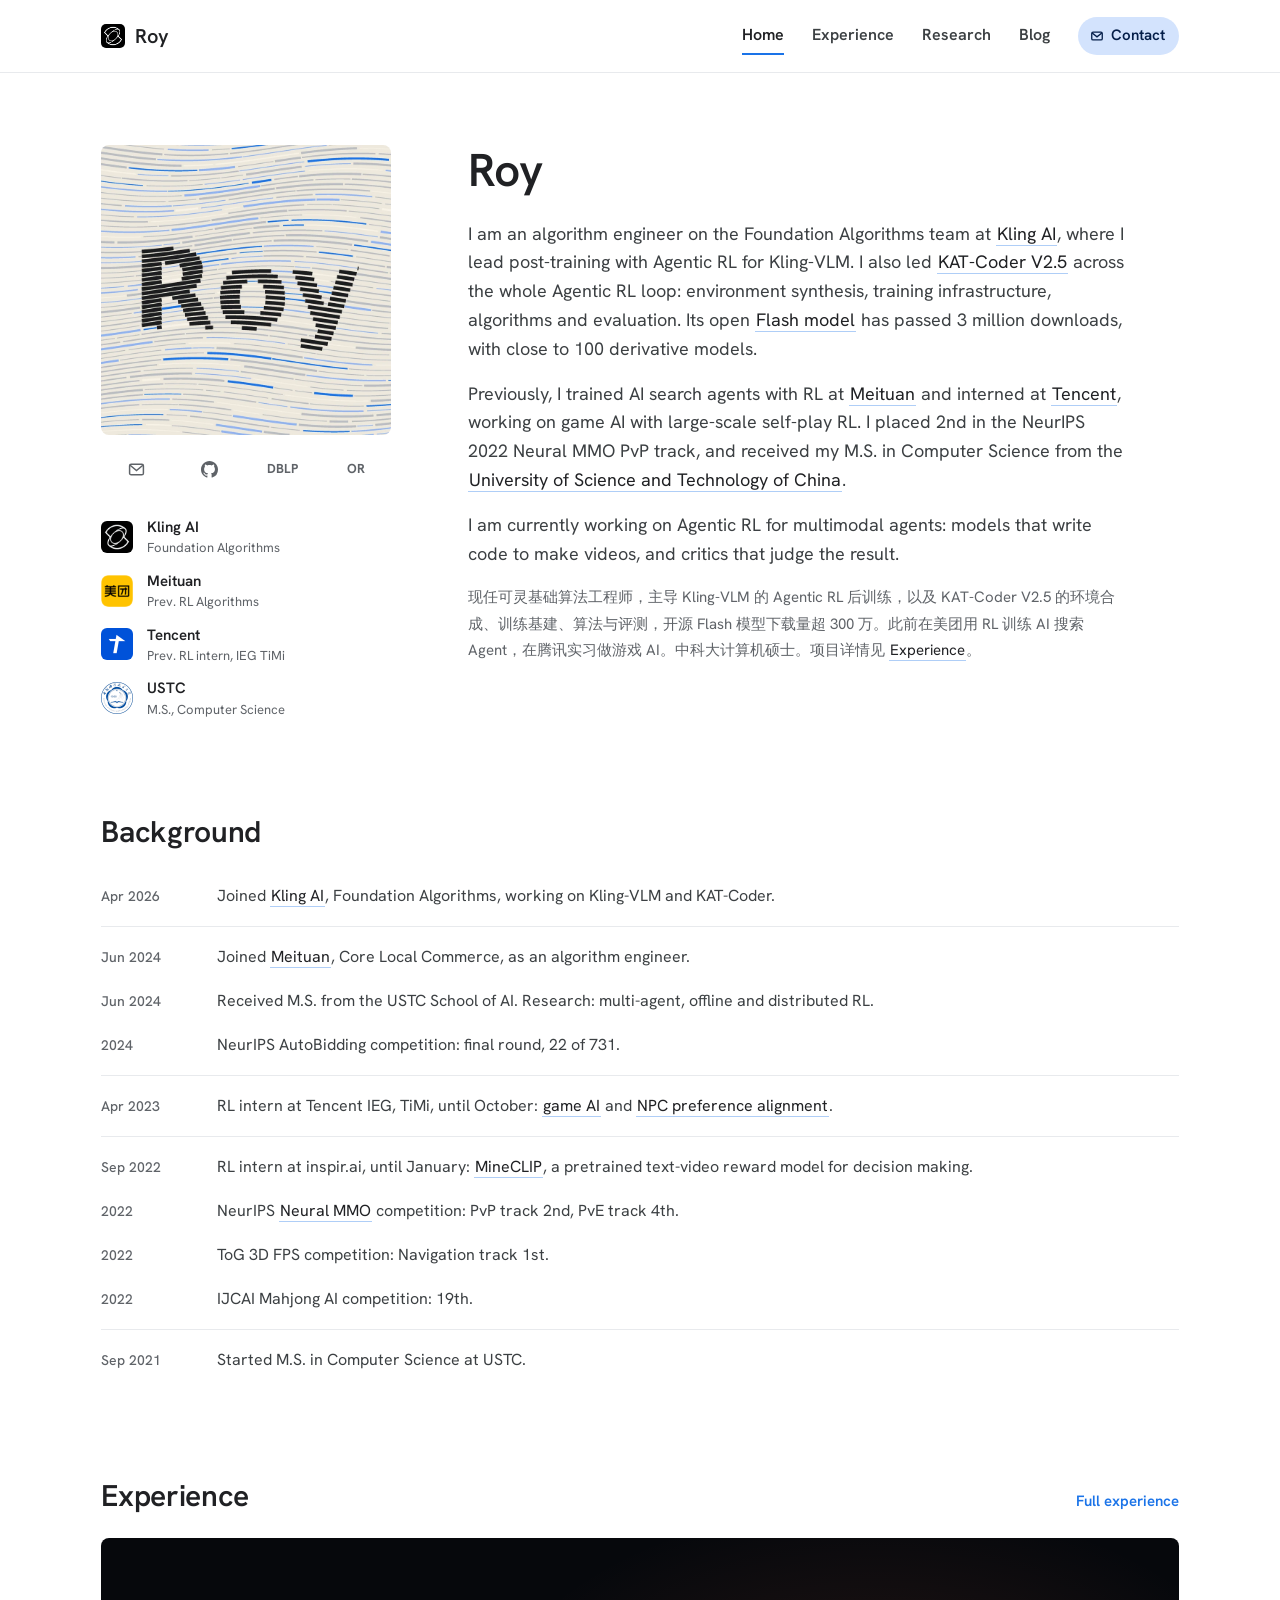
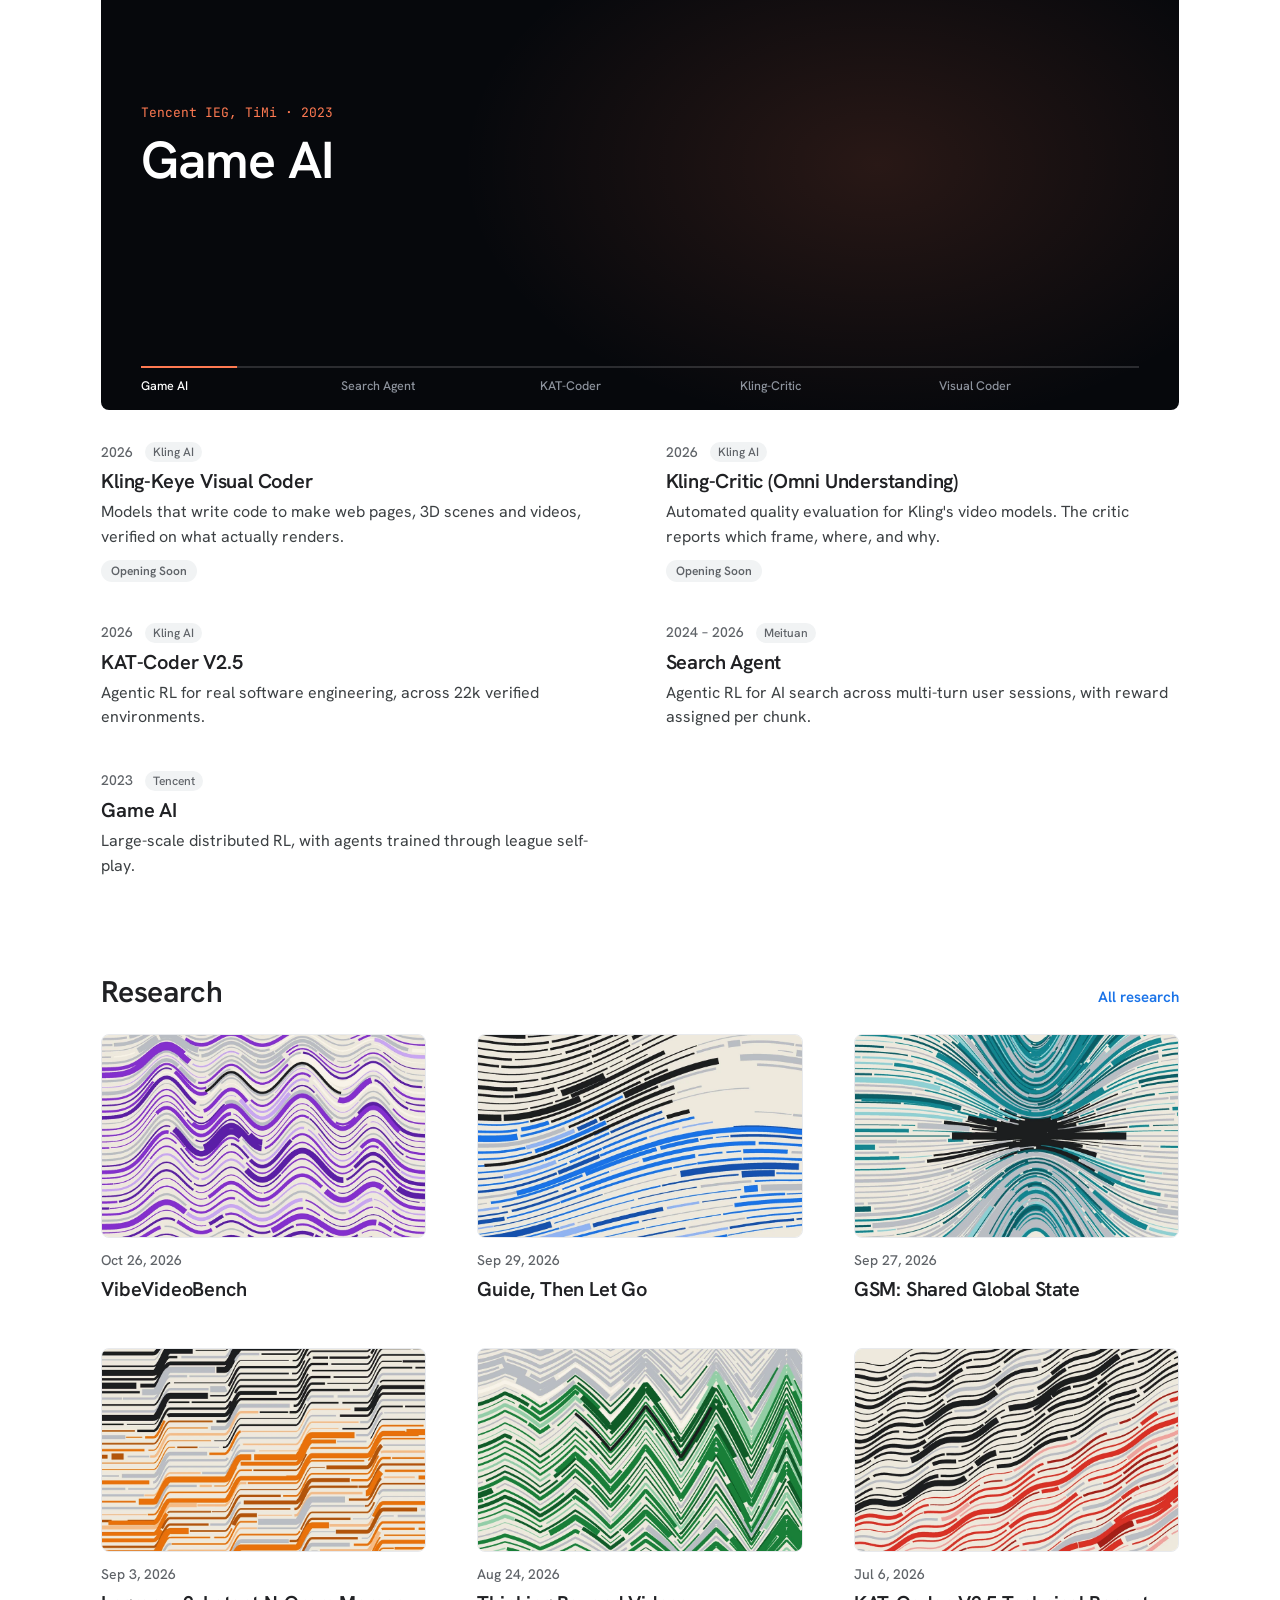
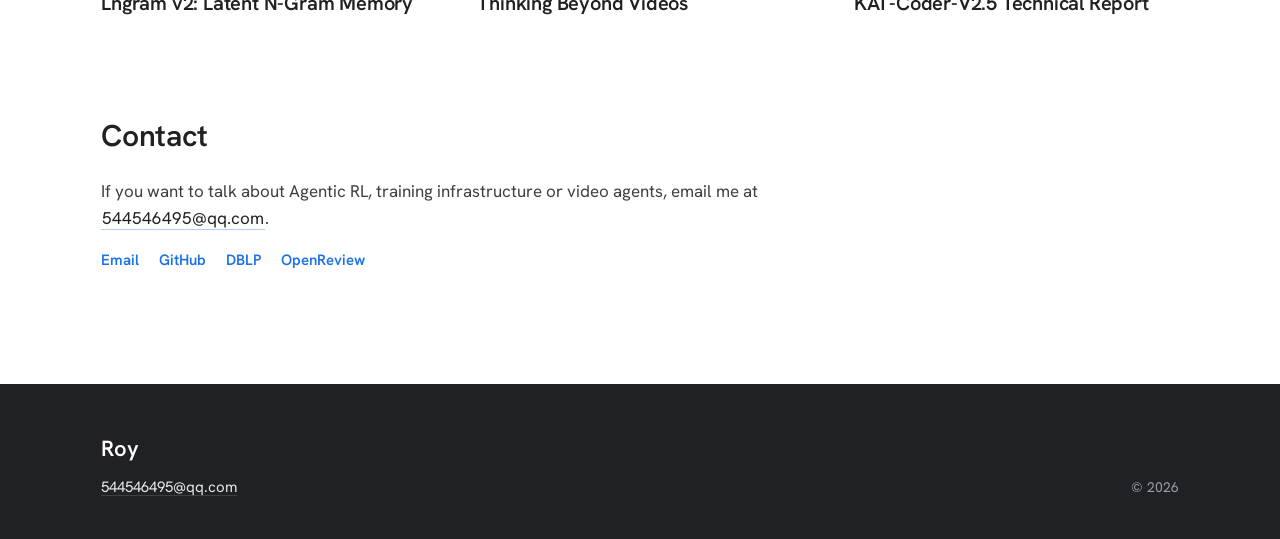
==== index.html @ 899f6ce0 "Update homepage Co-Authored-By: Claude Opus 5.5 <noreply@anthropic.com>" ====
<!doctype html>
<html lang="en">
<head>
<meta charset="utf-8">
<meta name="viewport" content="width=device-width, initial-scale=1">
<title>Roy</title>
<meta name="description" content="Roy, algorithm engineer at Kling AI working on Agentic RL for Kling-VLM and KAT-Coder.">
<link rel="icon" href="assets/img/favicon.svg" type="image/svg+xml">
<link rel="preload" href="assets/fonts/hanken-grotesk.woff2" as="font" type="font/woff2" crossorigin>
<link rel="stylesheet" href="assets/css/site.css">
</head>
<body data-active="home">

<div id="site-header"></div>

<main>

<section class="journal" id="hero">
  <div class="page">
    <div class="hero-grid">
      <div>
        <h1 class="hero-name">Roy</h1>
        <div class="hero-bio">
          <p>I am an algorithm engineer on the Foundation Algorithms team at <a href="https://klingai.com/" target="_blank" rel="noopener">Kling AI</a>, where I lead post-training with Agentic RL for Kling-VLM. I also led <a href="https://royfu-rl.github.io/kat-coder-rl-blog/" target="_blank" rel="noopener">KAT-Coder V2.5</a> across the whole Agentic RL loop: environment synthesis, training infrastructure, algorithms and evaluation. Its open <a href="https://huggingface.co/Kwaipilot/KAT-Coder-V2.5-Dev" target="_blank" rel="noopener">Flash model</a> has passed 3 million downloads, with close to 100 derivative models.</p>
          <p>Previously, I trained AI search agents with RL at <a href="https://www.meituan.com/" target="_blank" rel="noopener">Meituan</a> and interned at <a href="https://www.tencent.com/" target="_blank" rel="noopener">Tencent</a>, working on game AI with large-scale self-play RL. I placed 2nd in the NeurIPS 2022 Neural MMO PvP track, and received my M.S. in Computer Science from the <a href="https://www.ustc.edu.cn/" target="_blank" rel="noopener">University of Science and Technology of China</a>.</p>
          <p>I am currently working on Agentic RL for multimodal agents: models that write code to make videos, and critics that judge the result.</p>
          <p class="zh" lang="zh-CN">现任可灵基础算法工程师，主导 Kling-VLM 的 Agentic RL 后训练，以及 KAT-Coder V2.5 的环境合成、训练基建、算法与评测，开源 Flash 模型下载量超 300 万。此前在美团用 RL 训练 AI 搜索 Agent，在腾讯实习做游戏 AI。中科大计算机硕士。项目详情见 <a href="experience.html">Experience</a>。</p>
        </div>
      </div>

      <aside class="aside">
        <!-- 换照片：把 src 换成 assets/img/avatar.jpg -->
        <div class="avatar-frame"><img src="assets/img/avatar.webp" alt="Roy" width="800" height="800"></div>
        <div class="dock">
          <a href="mailto:544546495@qq.com" title="Email" aria-label="Email"><svg viewBox="0 0 16 16" fill="none" stroke="currentColor" stroke-width="1.4"><rect x="1.5" y="3" width="13" height="10" rx="1.5"/><path d="M2 4l6 5 6-5"/></svg></a>
          <a href="https://github.com/roy5444546495" target="_blank" rel="noopener" title="GitHub" aria-label="GitHub"><svg viewBox="0 0 16 16" fill="currentColor"><path d="M8 0C3.58 0 0 3.58 0 8c0 3.54 2.29 6.53 5.47 7.59.4.07.55-.17.55-.38 0-.19-.01-.82-.01-1.49-2.01.37-2.53-.49-2.69-.94-.09-.23-.48-.94-.82-1.13-.28-.15-.68-.52-.01-.53.63-.01 1.08.58 1.23.82.72 1.21 1.87.87 2.33.66.07-.52.28-.87.51-1.07-1.78-.2-3.64-.89-3.64-3.95 0-.87.31-1.59.82-2.15-.08-.2-.36-1.02.08-2.12 0 0 .67-.21 2.2.82.64-.18 1.32-.27 2-.27s1.36.09 2 .27c1.53-1.04 2.2-.82 2.2-.82.44 1.1.16 1.92.08 2.12.51.56.82 1.27.82 2.15 0 3.07-1.87 3.75-3.65 3.95.29.25.54.73.54 1.48 0 1.07-.01 1.93-.01 2.2 0 .21.15.46.55.38A8.01 8.01 0 0 0 16 8c0-4.42-3.58-8-8-8z"/></svg></a>
          <a href="https://dblp.org/pid/97/2500.html" target="_blank" rel="noopener" title="DBLP">DBLP</a>
          <a href="https://openreview.net/profile?id=~Hongyi_Fu2" target="_blank" rel="noopener" title="OpenReview">OR</a>
        </div>
        <ul class="hero-aff">
          <li><img src="assets/img/logos/kling.png" alt=""><span><b>Kling AI</b>Foundation Algorithms</span></li>
          <li><img src="assets/img/logos/meituan.png" alt=""><span><b>Meituan</b>Prev. RL Algorithms</span></li>
          <li><img src="assets/img/logos/tencent.png" alt=""><span><b>Tencent</b>Prev. RL intern, IEG TiMi</span></li>
          <li><img src="assets/img/logos/ustc.png" alt=""><span><b>USTC</b>M.S., Computer Science</span></li>
        </ul>
      </aside>
    </div>
  </div>
</section>

<section class="journal" id="background">
  <div class="page">
    <div class="sec-head"><h2 class="sec-title">Background</h2></div>
    <ul class="log">
      <li><span class="date">Apr 2026</span><span>Joined <a href="https://klingai.com/" target="_blank" rel="noopener">Kling AI</a>, Foundation Algorithms, working on Kling-VLM and KAT-Coder.</span></li>
      <li class="year-start"><span class="date">Jun 2024</span><span>Joined <a href="https://www.meituan.com/" target="_blank" rel="noopener">Meituan</a>, Core Local Commerce, as an algorithm engineer.</span></li>
      <li><span class="date">Jun 2024</span><span>Received M.S. from the USTC School of AI. Research: multi-agent, offline and distributed RL.</span></li>
      <li><span class="date">2024</span><span>NeurIPS AutoBidding competition: final round, 22 of 731.</span></li>
      <li class="year-start"><span class="date">Apr 2023</span><span>RL intern at Tencent IEG, TiMi, until October: <a href="https://my.feishu.cn/docx/VE1Jd40pVouvCBxalZNcwFbYnYc" target="_blank" rel="noopener">game AI</a> and <a href="https://my.feishu.cn/docx/RECvdO9MPo5tWVxQEy1c65N5nwg" target="_blank" rel="noopener">NPC preference alignment</a>.</span></li>
      <li class="year-start"><span class="date">Sep 2022</span><span>RL intern at inspir.ai, until January: <a href="https://my.feishu.cn/docx/TIqkdF7s4oCu1jxbw6RcEl1NnWg" target="_blank" rel="noopener">MineCLIP</a>, a pretrained text-video reward model for decision making.</span></li>
      <li><span class="date">2022</span><span>NeurIPS <a href="https://my.feishu.cn/docx/JMc4dtWVhoOJdDx1ydYcvj2jn6f" target="_blank" rel="noopener">Neural MMO</a> competition: PvP track 2nd, PvE track 4th.</span></li>
      <li><span class="date">2022</span><span>ToG 3D FPS competition: Navigation track 1st.</span></li>
      <li><span class="date">2022</span><span>IJCAI Mahjong AI competition: 19th.</span></li>
      <li class="year-start"><span class="date">Sep 2021</span><span>Started M.S. in Computer Science at USTC.</span></li>
    </ul>
  </div>
</section>

<section class="journal">
  <div class="page">
    <div class="sec-head">
      <h2 class="sec-title">Experience</h2>
      <a class="sec-more" href="experience.html">Full experience</a>
    </div>
    <a class="film" href="experience.html" aria-label="Open the Experience page">
      <canvas aria-hidden="true"></canvas>
      <div class="film-text">
        <p class="film-where"></p>
        <p class="film-title"></p>
      </div>
      <ol class="film-bar">
        <li style="--c:#ff7a52" data-where="Tencent IEG, TiMi · 2023" data-title="Game AI">Game AI</li>
        <li style="--c:#ffc83d" data-where="Meituan · 2024 – 2026" data-title="Search Agent">Search Agent</li>
        <li style="--c:#3de08f" data-where="Kling AI · 2026" data-title="KAT-Coder V2.5">KAT-Coder</li>
        <li style="--c:#ff5f7e" data-where="Kling-VLM · 2026" data-title="Kling-Critic">Kling-Critic</li>
        <li style="--c:#b9f53d" data-where="Kling-VLM · 2026" data-title="Kling-Keye Visual Coder">Visual Coder</li>
      </ol>
    </a>
    <div class="post-grid" style="margin-top:32px">
      <article class="post-card">
        <div class="post-meta"><span>2026</span><span class="tag">Kling AI</span></div>
        <h3 class="post-title">Kling-Keye Visual Coder</h3>
        <p class="post-desc">Models that write code to make web pages, 3D scenes and videos, verified on what actually renders.</p>
        <span class="soon">Opening Soon</span>
      </article>
      <article class="post-card">
        <div class="post-meta"><span>2026</span><span class="tag">Kling AI</span></div>
        <h3 class="post-title">Kling-Critic (Omni Understanding)</h3>
        <p class="post-desc">Automated quality evaluation for Kling's video models. The critic reports which frame, where, and why.</p>
        <span class="soon">Opening Soon</span>
      </article>
      <article class="post-card">
        <div class="post-meta"><span>2026</span><span class="tag">Kling AI</span></div>
        <h3 class="post-title"><a href="https://royfu-rl.github.io/kat-coder-rl-blog/" target="_blank" rel="noopener">KAT-Coder V2.5</a></h3>
        <p class="post-desc">Agentic RL for real software engineering, across 22k verified environments.</p>
      </article>
      <article class="post-card">
        <div class="post-meta"><span>2024 – 2026</span><span class="tag">Meituan</span></div>
        <h3 class="post-title"><a href="https://my.feishu.cn/docx/C8CPdwXnyoalkwxebvKcsvU4npd" target="_blank" rel="noopener">Search Agent</a></h3>
        <p class="post-desc">Agentic RL for AI search across multi-turn user sessions, with reward assigned per chunk.</p>
      </article>
      <article class="post-card">
        <div class="post-meta"><span>2023</span><span class="tag">Tencent</span></div>
        <h3 class="post-title"><a href="https://my.feishu.cn/docx/VE1Jd40pVouvCBxalZNcwFbYnYc" target="_blank" rel="noopener">Game AI</a></h3>
        <p class="post-desc">Large-scale distributed RL, with agents trained through league self-play.</p>
      </article>
    </div>
  </div>
</section>

<section class="journal">
  <div class="page">
    <div class="sec-head">
      <h2 class="sec-title">Research</h2>
      <a class="sec-more" href="research.html">All research</a>
    </div>
    <div class="post-grid exp-grid">
      <article class="post-card">
        <a class="tile-thumb" href="https://vibevideobench.github.io/" target="_blank" rel="noopener" tabindex="-1"><img src="assets/img/research/vibevideobench.webp" alt="" loading="lazy"></a>
        <div class="post-meta"><span>Oct 26, 2026</span></div>
        <h3 class="post-title"><a href="https://vibevideobench.github.io/" target="_blank" rel="noopener">VibeVideoBench</a></h3>
      </article>
      <article class="post-card">
        <a class="tile-thumb" href="https://arxiv.org/abs/2609.37898" target="_blank" rel="noopener" tabindex="-1"><img src="assets/img/research/gats.webp" alt="" loading="lazy"></a>
        <div class="post-meta"><span>Sep 29, 2026</span></div>
        <h3 class="post-title"><a href="https://arxiv.org/abs/2609.37898" target="_blank" rel="noopener">Guide, Then Let Go</a></h3>
      </article>
      <article class="post-card">
        <a class="tile-thumb" href="https://arxiv.org/abs/2609.33465" target="_blank" rel="noopener" tabindex="-1"><img src="assets/img/research/gsm.webp" alt="" loading="lazy"></a>
        <div class="post-meta"><span>Sep 27, 2026</span></div>
        <h3 class="post-title"><a href="https://arxiv.org/abs/2609.33465" target="_blank" rel="noopener">GSM: Shared Global State</a></h3>
      </article>
      <article class="post-card">
        <a class="tile-thumb" href="https://arxiv.org/abs/2609.03426" target="_blank" rel="noopener" tabindex="-1"><img src="assets/img/research/lngram-v2.webp" alt="" loading="lazy"></a>
        <div class="post-meta"><span>Sep 3, 2026</span></div>
        <h3 class="post-title"><a href="https://arxiv.org/abs/2609.03426" target="_blank" rel="noopener">Lngram v2: Latent N-Gram Memory</a></h3>
      </article>
      <article class="post-card">
        <a class="tile-thumb" href="https://arxiv.org/abs/2608.23329" target="_blank" rel="noopener" tabindex="-1"><img src="assets/img/research/videorover.webp" alt="" loading="lazy"></a>
        <div class="post-meta"><span>Aug 24, 2026</span></div>
        <h3 class="post-title"><a href="https://arxiv.org/abs/2608.23329" target="_blank" rel="noopener">Thinking Beyond Videos</a></h3>
      </article>
      <article class="post-card">
        <a class="tile-thumb" href="https://arxiv.org/abs/2607.05471" target="_blank" rel="noopener" tabindex="-1"><img src="assets/img/research/kat-coder.webp" alt="" loading="lazy"></a>
        <div class="post-meta"><span>Jul 6, 2026</span></div>
        <h3 class="post-title"><a href="https://arxiv.org/abs/2607.05471" target="_blank" rel="noopener">KAT-Coder-V2.5 Technical Report</a></h3>
      </article>
    </div>
  </div>
</section>

<section class="journal" id="contact">
  <div class="page">
    <div class="sec-head"><h2 class="sec-title">Contact</h2></div>
    <p class="prose">If you want to talk about Agentic RL, training infrastructure or video agents, email me at <a href="mailto:544546495@qq.com">544546495@qq.com</a>.</p>
    <p class="link-row">
      <a href="mailto:544546495@qq.com">Email</a>
      <a href="https://github.com/roy5444546495" target="_blank" rel="noopener">GitHub</a>
      <a href="https://dblp.org/pid/97/2500.html" target="_blank" rel="noopener">DBLP</a>
      <a href="https://openreview.net/profile?id=~Hongyi_Fu2" target="_blank" rel="noopener">OpenReview</a>
    </p>
  </div>
</section>

</main>

<div id="site-footer"></div>

<script src="assets/js/site.js"></script>
<script src="assets/js/swarm.js"></script>
<script src="assets/js/film.js"></script>
</body>
</html>
---- assets/css/site.css ----
@font-face { font-family: 'Hanken Grotesk'; font-weight: 400 800; font-display: swap; src: url('../fonts/hanken-grotesk.woff2') format('woff2'); }
@font-face { font-family: 'Hanken Grotesk'; font-style: italic; font-weight: 400; font-display: swap; src: url('../fonts/hanken-grotesk-italic.woff2') format('woff2'); }
@font-face { font-family: 'JetBrains Mono'; font-weight: 400 500; font-display: swap; src: url('../fonts/jetbrains-mono.woff2') format('woff2'); }

/* Lets the chapter color fade instead of jump */
@property --c { syntax: '<color>'; inherits: true; initial-value: #dfe6f2; }

:root {
  --paper: #fff;
  --paper-2: #f8f9fa;
  --paper-3: #f1f3f4;
  --ink: #202124;
  --ink-2: #3c4043;
  --ink-3: #5f6368;
  --rule: #e8eaed;
  --accent: #1a73e8;
  --accent-hover: #1967d2;
  --link-line: rgba(26, 115, 232, .35);
  --mint: #d3e3fd;
  --mint-2: #c2d7fb;
  --mint-ink: #041e49;
  --deep: #202124;
  --deep-ink: #e8eaed;
  --deep-muted: #9aa0a6;
  --deep-rule: #3c4043;
  --night: #06080c;
  --sans: 'Hanken Grotesk', 'Helvetica Neue', Arial, 'PingFang SC', 'Noto Sans SC', 'Microsoft YaHei', sans-serif;
  --mono: 'JetBrains Mono', ui-monospace, Menlo, monospace;
  --max: 1180px;
  --gutter: clamp(20px, 4vw, 56px);
  --edge: max(var(--gutter), calc((100vw - var(--max)) / 2 + var(--gutter)));
  --step: 120vh;   /* scroll distance per Experience chapter */
}

* { box-sizing: border-box; }
html, body { margin: 0; padding: 0; overflow-x: clip; }
html { scroll-behavior: smooth; }
body { background: var(--paper); color: var(--ink); font: 16px/1.55 var(--sans); -webkit-font-smoothing: antialiased; text-rendering: optimizeLegibility; }
h1, h2, h3, p, ul, ol, dl, dd { margin: 0; padding: 0; }
ul, ol { list-style: none; }
a { color: inherit; text-decoration: none; }
img { display: block; }
:focus-visible { outline: 2px solid var(--accent); outline-offset: 2px; border-radius: 2px; }

.page { max-width: var(--max); margin: 0 auto; padding: 0 var(--gutter); }
section.journal { padding-top: clamp(56px, 8vw, 96px); }
main > section.journal:last-child { padding-bottom: clamp(72px, 9vw, 112px); }


/* ---- Top bar ---- */
.topbar { position: relative; z-index: 50; background: var(--paper); border-bottom: 1px solid var(--rule); }
.topbar-inner { display: flex; align-items: center; justify-content: space-between; gap: 24px; height: 72px; max-width: var(--max); margin: 0 auto; padding: 0 var(--gutter); }
.brand { display: inline-flex; align-items: center; gap: 10px; font-size: 20px; font-weight: 600; letter-spacing: -.01em; white-space: nowrap; }
.brand-mark { height: 24px; width: auto; border-radius: 5px; }
.nav { display: flex; align-items: center; gap: 28px; }
.nav a { padding: 6px 0; border-bottom: 2px solid transparent; color: var(--ink-2); font-size: 16px; font-weight: 600; white-space: nowrap; transition: color .15s; }
.nav a:hover { color: var(--accent-hover); }
.nav a.active { color: var(--ink); border-bottom-color: var(--accent); }
.nav a.nav-cta { display: inline-flex; align-items: center; gap: 7px; padding: 7px 14px 7px 12px; border: 0; border-radius: 50px; background: var(--mint); color: var(--mint-ink); font-size: 15px; transition: background .15s; }
.nav a.nav-cta:hover { background: var(--mint-2); color: var(--mint-ink); }
.nav-cta svg { width: 14px; height: 14px; stroke: currentColor; }

.nav-toggle { display: none; align-items: center; justify-content: center; flex-shrink: 0; width: 40px; height: 40px; margin-right: -8px; padding: 0; border: 0; border-radius: 50%; background: transparent; color: var(--ink); cursor: pointer; }
.burger, .burger::before, .burger::after { display: block; width: 18px; height: 2px; border-radius: 2px; background: currentColor; transition: transform .2s, background .15s; }
.burger { position: relative; }
.burger::before, .burger::after { content: ''; position: absolute; left: 0; }
.burger::before { top: -6px; }
.burger::after { top: 6px; }
.nav-toggle[aria-expanded="true"] .burger { background: transparent; }
.nav-toggle[aria-expanded="true"] .burger::before { background: var(--ink); transform: translateY(6px) rotate(45deg); }
.nav-toggle[aria-expanded="true"] .burger::after { background: var(--ink); transform: translateY(-6px) rotate(-45deg); }


/* ---- Home: hero ---- */
#hero { padding-top: clamp(40px, 6vw, 72px); }
.hero-grid { display: grid; grid-template-columns: clamp(220px, 25vw, 290px) minmax(0, 1fr); gap: clamp(32px, 6vw, 88px); align-items: stretch; }
.hero-grid > .aside { grid-column: 1; grid-row: 1; display: flex; flex-direction: column; }
.hero-grid > div:first-child { grid-column: 2; grid-row: 1; }
.hero-name, .page-hero h1 { font-size: clamp(34px, 4.6vw, 46px); font-weight: 600; line-height: 1.1; letter-spacing: -.015em; }
.hero-name { margin-bottom: 24px; }
.hero-bio { max-width: 660px; color: var(--ink-2); font-size: 18px; line-height: 1.6; }
.hero-bio p + p { margin-top: 16px; }
.hero-bio a, .log a { padding: 0 1px; border-bottom: 1px solid var(--link-line); color: var(--ink); transition: color .15s, border-color .15s; }
.hero-bio a:hover, .log a:hover { color: var(--accent); border-bottom-color: var(--accent); }
.hero-bio .zh { color: var(--ink-3); font-size: 15px; line-height: 1.75; }

.avatar-frame { width: 100%; aspect-ratio: 1; overflow: hidden; border-radius: 8px; background: var(--paper-2); }
.avatar-frame img { width: 100%; height: 100%; object-fit: cover; }
.dock { display: grid; grid-template-columns: repeat(4, minmax(0, 1fr)); gap: 2px; margin-top: 14px; }
.dock a { display: inline-flex; align-items: center; justify-content: center; height: 40px; border-radius: 8px; color: var(--ink-3); font-size: 13px; font-weight: 700; transition: color .15s, background .15s; }
.dock a:hover { color: var(--ink); background: var(--paper-3); }
.dock svg { width: 17px; height: 17px; }
.hero-aff { display: grid; gap: 14px; padding-top: 28px; }
.hero-aff li { display: flex; align-items: center; gap: 14px; }
.hero-aff img { flex: none; width: 32px; height: 32px; object-fit: contain; border-radius: 6px; }
.hero-aff span { display: flex; flex-direction: column; gap: 2px; color: var(--ink-3); font-size: 13px; line-height: 1.35; }
.hero-aff b { color: var(--ink); font-size: 15px; font-weight: 600; }


/* ---- Section heads, logs ---- */
.sec-head { display: flex; align-items: baseline; justify-content: space-between; gap: 16px; margin-bottom: 24px; }
.sec-title { font-size: clamp(25px, 2.4vw, 30px); font-weight: 600; line-height: 1.2; letter-spacing: -.01em; }
.sec-more { flex: none; color: var(--accent); font-size: 15px; font-weight: 600; transition: color .15s; }
.sec-more:hover { color: var(--accent-hover); text-decoration: underline; text-underline-offset: 3px; }

.log li { display: grid; grid-template-columns: 96px minmax(0, 1fr); gap: 20px; align-items: baseline; padding: 10px 0; color: var(--ink-2); line-height: 1.5; }
.log li.year-start { margin-top: 8px; padding-top: 18px; border-top: 1px solid var(--rule); }
.log .date { color: var(--ink-3); font-size: 14px; font-weight: 500; white-space: nowrap; font-variant-numeric: tabular-nums; }


/* ---- Posts: shared by the Experience cards and Research ---- */
.post-meta { display: flex; flex-wrap: wrap; align-items: center; gap: 12px; color: var(--ink-3); font-size: 14px; font-weight: 500; font-variant-numeric: tabular-nums; }
.tag { padding: 0 8px; border-radius: 999px; background: var(--paper-3); color: var(--ink-3); font-size: 12px; line-height: 20px; }
.post-title { margin: 6px 0 8px; font-size: 22px; font-weight: 600; line-height: 1.25; letter-spacing: -.01em; }
.post-title a { transition: color .15s; }
.post-title a:hover { color: var(--accent); }
.post-desc { color: var(--ink-2); line-height: 1.55; }
.post-authors { color: var(--ink-3); font-size: 14px; line-height: 1.4; text-wrap: pretty; }
.post-authors b { color: var(--ink); font-weight: 600; }

.tile-thumb { display: block; aspect-ratio: 16 / 10; overflow: hidden; border: 1px solid var(--rule); border-radius: 8px; background: var(--paper-2); }
.tile-thumb img { width: 100%; height: 100%; object-fit: cover; transition: transform .35s cubic-bezier(.2, .7, .3, 1); }
.tile-thumb:hover img { transform: scale(1.03); }

.post-grid { display: grid; grid-template-columns: repeat(2, minmax(0, 1fr)); column-gap: clamp(28px, 4vw, 56px); row-gap: 40px; }
.post-grid.exp-grid { grid-template-columns: repeat(3, minmax(0, 1fr)); }
.post-card { display: flex; flex-direction: column; min-width: 0; }
.post-card .post-title { margin: 6px 0; font-size: 20px; }
.soon:not(.cta) { align-self: flex-start; margin-top: 10px; padding: 0 10px; border-radius: 999px; background: var(--paper-3); color: var(--ink-3); font-size: 12px; font-weight: 600; line-height: 22px; }
.exp-grid .post-meta { margin-top: 12px; }

.page-hero { padding-top: clamp(40px, 6vw, 72px); }
.page-hero h1 { max-width: 20em; margin-bottom: 16px; }
.page-hero + section.journal { padding-top: clamp(32px, 5vw, 56px); }
.exp-row { display: grid; grid-template-columns: 240px minmax(0, 1fr); column-gap: 28px; align-items: center; padding: 24px 0; border-bottom: 1px solid var(--rule); }
.exp-row:first-child { padding-top: 4px; }

/* ---- Blog: text-only rows, as wenhaochai.com/blogs.html ---- */
.page-hero .lede { max-width: 38em; margin: 0; color: var(--ink-2); font-size: clamp(18px, 1.6vw, 20px); line-height: 1.45; text-wrap: pretty; }
.post-row { padding: 24px 0; border-bottom: 1px solid var(--rule); }
.post-row.first { padding-top: 4px; }
.post-row[hidden] { display: none; }
.post-row .post-desc { margin: 0 0 12px; font-size: 16px; line-height: 1.55; text-wrap: pretty; }
.post-links { display: flex; flex-wrap: wrap; gap: 18px; }
.post-links a { color: var(--accent); font-size: 15px; font-weight: 600; transition: color .15s; }
.post-links a:hover { color: var(--accent-hover); }
@media (prefers-reduced-motion: no-preference) {   /* titles and link rows: an underline draws in from the left */
  .post-row .post-title a, .post-links a { background: linear-gradient(currentColor, currentColor) 0 100% / 0 2px no-repeat; transition: background-size .28s cubic-bezier(.2, .7, .3, 1), color .15s; }
  .post-row .post-title a { background-size: 0 1px; }
  .post-row .post-title a:hover { background-size: 100% 1px; }
  .post-links a:hover { background-size: 100% 2px; }
}

/* taxonomy: category tabs like the reference's contents bar (active tab underlined in blue),
   then the category's topics as a pill group like its language switch */
.blog-tabs { display: flex; gap: 24px; margin: 0 0 28px; overflow-x: auto; border-bottom: 1px solid var(--rule); scrollbar-width: none; }
.blog-tabs::-webkit-scrollbar { display: none; }
.blog-tabs button { flex: none; padding: 14px 0 11px; border: 0; border-bottom: 2px solid transparent; background: none; color: var(--ink-2); font: 15px var(--sans); white-space: nowrap; cursor: pointer; transition: color .15s, border-color .15s; }
.blog-tabs button:hover, .blog-tabs button.on { color: var(--ink); }
.blog-tabs button.on { border-bottom-color: var(--accent); }
.blog-subs { display: flex; width: fit-content; max-width: 100%; margin: -8px 0 24px; padding: 2px; overflow-x: auto; border-radius: 50px; background: var(--paper-3); scrollbar-width: none; }   /* one line; scrolls sideways on phones */
.blog-subs::-webkit-scrollbar { display: none; }
.blog-subs[hidden] { display: none; }
.blog-subs button { flex: none; padding: 5px 12px; white-space: nowrap; border: 0; border-radius: 50px; background: transparent; color: var(--ink-2); font: 600 14px var(--sans); cursor: pointer; }
.blog-subs button.on { background: var(--mint); color: var(--mint-ink); }


/* ---- Contact ---- */
.prose { max-width: 700px; color: var(--ink-2); line-height: 1.6; font-size: 17px; }
.prose a { padding: 0 1px; border-bottom: 1px solid var(--link-line); color: var(--ink); }
.prose a:hover { color: var(--accent); border-bottom-color: var(--accent); }
.link-row { display: flex; flex-wrap: wrap; gap: 8px 20px; margin-top: 16px; color: var(--accent); font-size: 15px; font-weight: 600; }
.link-row a:hover { color: var(--accent-hover); text-decoration: underline; text-underline-offset: 3px; }


/* ---- Footer ---- */
.foot { padding: 48px 0 40px; background: var(--deep); color: var(--deep-ink); font-size: 15px; }
.foot-inner { display: flex; flex-wrap: wrap; justify-content: space-between; align-items: flex-end; gap: 16px 24px; max-width: var(--max); margin: 0 auto; padding: 0 var(--gutter); }
.foot-brand { color: #fff; font-size: 22px; font-weight: 600; letter-spacing: -.01em; }
.foot-mail { margin-top: 10px; }
.foot-mail a { text-decoration: underline; text-underline-offset: 3px; text-decoration-color: var(--deep-rule); }
.foot-mail a:hover { color: #fff; text-decoration-color: currentColor; }
.foot-meta { color: var(--deep-muted); font-size: 14px; }


/* ---- Home film: the Experience swarm in a player ---- */
.film {
  --c: #ff7a52;
  display: block; position: relative; aspect-ratio: 16 / 7; overflow: hidden; border-radius: 8px; color: #fff;
  background: radial-gradient(55% 80% at 72% 48%, color-mix(in srgb, var(--c) 14%, transparent), transparent 70%), var(--night);
  transition: --c .9s;
}
.film canvas { position: absolute; inset: 0; width: 100%; height: 100%; }
.film-text { position: absolute; left: clamp(20px, 3.4vw, 40px); top: 44%; transform: translateY(-50%); max-width: 44%; }
.film-where { color: var(--c); font: 13px/1.5 var(--mono); }
.film-title { margin-top: 10px; font-size: clamp(30px, 4.2vw, 52px); font-weight: 600; line-height: 1.08; letter-spacing: -.02em; }
.film-bar { position: absolute; inset: auto clamp(20px, 3.4vw, 40px) 14px; display: grid; grid-template-columns: repeat(5, 1fr); padding-top: 10px; color: #8d939d; font-size: 12.5px; font-weight: 500; }
.film-bar::before, .film-bar::after { content: ''; position: absolute; left: 0; top: 0; width: 100%; height: 2px; }
.film-bar::before { background: #ffffff26; }
.film-bar::after { background: var(--c); transform: scaleX(var(--played, 0)); transform-origin: left; }
.film-bar li { transition: color .3s; }
.film-bar li.on { color: #fff; }


/* ---- Experience page: stacked by default, a pinned stage once experience.js adds .live ---- */
.exp { position: relative; background: var(--night); color: #c6ccd6; }
.stage { display: grid; gap: 72px; max-width: var(--max); margin: 0 auto; padding: 72px var(--gutter); }
.stage canvas, .rail, .exp-anchor { display: none; }

.exp.live { height: calc(100svh + 5 * var(--step)); }
.exp.live .stage {
  position: sticky; top: 0; display: block; height: 100svh; max-width: none; padding: 0; overflow: hidden;
  background: radial-gradient(60% 70% at 72% 50%, color-mix(in srgb, var(--c) 13%, transparent), transparent 70%), var(--night);
  transition: --c .9s;
}
.exp.live canvas { display: block; position: absolute; inset: 0; width: 100%; height: 100%; }
.exp.live .rail { display: flex; }
.exp.live .exp-anchor { display: block; position: absolute; left: 0; }
.exp-anchor:nth-of-type(1) { top: calc(1 * var(--step)); }
.exp-anchor:nth-of-type(2) { top: calc(2 * var(--step)); }
.exp-anchor:nth-of-type(3) { top: calc(3 * var(--step)); }
.exp-anchor:nth-of-type(4) { top: calc(4 * var(--step)); }
.exp-anchor:nth-of-type(5) { top: calc(5 * var(--step)); }

.exp.live .chapter {
  position: absolute; inset: 0; padding: 0 var(--edge);
  display: flex; flex-direction: column; justify-content: center; align-items: flex-start;
  transform: translateY(18px); opacity: 0; visibility: hidden; pointer-events: none;
  transition: opacity .35s, transform .5s cubic-bezier(.2, .7, .2, 1), visibility .35s;
}
.exp.live .chapter > * { max-width: min(430px, 38vw); }
.exp.live .chapter.opening > * { max-width: min(520px, 40vw); }
.exp.live .chapter.on { transform: none; opacity: 1; visibility: visible; }
.exp.live dl { width: 100%; }

.eyebrow { margin-bottom: 18px; color: var(--c); font: 12.5px/1.5 var(--mono); letter-spacing: .03em; }
.chapter h1, .chapter h2 { color: #fff; font-weight: 600; line-height: 1.02; letter-spacing: -.03em; }
.chapter h1 { font-size: clamp(44px, 5vw, 72px); }
.chapter h2 { font-size: clamp(40px, 4.4vw, 64px); }
.chapter small { display: block; margin-top: 12px; color: var(--c); font-size: .3em; font-weight: 500; line-height: 1.3; letter-spacing: -.005em; }
.lede { margin-top: 22px; font-size: 18px; line-height: 1.55; }
.chapter dl { margin-top: 24px; border-top: 1px solid #ffffff1c; font: 13px/1.45 var(--mono); }
.chapter dl div { display: grid; grid-template-columns: 112px 1fr; gap: 12px; padding: 7px 0; border-bottom: 1px solid #ffffff1c; }
.chapter dt { color: #7f8794; }
.chapter dd { color: #eef1f6; }

.cta { display: inline-flex; gap: 10px; margin-top: 26px; padding: 10px 20px; border-radius: 50px; background: var(--c); color: var(--night); font-size: 15px; font-weight: 600; }
.cta span { transition: transform .25s; }
.cta:hover span, .cta:focus-visible span { transform: translateX(5px); }
.exp.live .cta { pointer-events: auto; }
.cta.soon { border: 1px solid var(--c); background: transparent; color: var(--c); cursor: default; }   /* not public yet */
/* The whole stage opens the active chapter's blog */
.exp.live .cta::after { content: ''; position: absolute; inset: 0; cursor: pointer; }

.fig { margin-top: 16px; color: #7f8794; font: 12px/1.5 var(--mono); text-wrap: balance; }
.exp.live .chapter > .fig { position: absolute; right: var(--edge); bottom: 30px; margin: 0; max-width: 460px; text-align: right; }

.rail { position: absolute; z-index: 2; left: var(--edge); bottom: 28px; gap: 4px; font: 12px var(--mono); }
.rail a { display: flex; align-items: center; gap: 7px; padding: 6px 12px 6px 8px; border-radius: 99px; color: #7f8794; transition: color .25s, background .25s; }
.rail a b { font-weight: 500; }
.rail a:hover { color: #fff; }
.rail a.on { background: var(--c); color: var(--night); }


/* ---- Narrow screens ---- */
@media (max-width: 900px) {
  .post-grid.exp-grid { grid-template-columns: repeat(2, minmax(0, 1fr)); }
}

@media (max-width: 860px) {
  .hero-grid { grid-template-columns: auto minmax(0, 1fr); grid-template-areas: "avatar name" "dock dock" "bio bio"; column-gap: clamp(18px, 5vw, 28px); row-gap: 0; align-items: center; }
  .hero-grid > div:first-child, .hero-grid > .aside { display: contents; }
  .avatar-frame { grid-area: avatar; width: clamp(88px, 24vw, 128px); }
  .hero-name { grid-area: name; margin: 0; }
  .dock { grid-area: dock; margin-top: 20px; }
  .hero-bio { grid-area: bio; margin-top: 20px; font-size: 17px; }
  .hero-aff { display: none; }

  .exp.live .chapter { justify-content: flex-end; padding: 0 20px 62px; }
  .exp.live .chapter > *, .exp.live .chapter.opening > * { max-width: 100%; }
  .chapter h1 { font-size: 40px; }
  .chapter h2 { font-size: 34px; }
  .eyebrow { margin-bottom: 10px; font-size: 11.5px; }
  .lede { margin-top: 10px; font-size: 15px; line-height: 1.45; }
  .chapter dl { margin-top: 12px; font-size: 11.5px; }
  .chapter dl div { grid-template-columns: 92px 1fr; padding: 4px 0; }
  .cta { margin-top: 12px; padding: 8px 16px; font-size: 14px; }
  .exp.live .chapter > .fig { display: none; }
  .rail { left: 14px; bottom: 16px; }
  .rail a { padding: 4px 10px; }
  .rail a span { display: none; }
}

@media (max-width: 800px) {
  .topbar-inner { height: 60px; gap: 12px; }
  .brand { font-size: 18px; }
  .brand-mark { height: 22px; }
  .nav-toggle { display: inline-flex; }
  .nav { position: absolute; top: 100%; left: 0; right: 0; flex-direction: column; align-items: stretch; gap: 0; padding: 4px var(--gutter) 16px; background: var(--paper); border-bottom: 1px solid var(--rule); box-shadow: 0 12px 24px rgba(32, 33, 36, .1); opacity: 0; visibility: hidden; transform: translateY(-6px); transition: opacity .15s, transform .15s, visibility .15s; }
  .nav.open { opacity: 1; visibility: visible; transform: none; }
  .nav a { padding: 13px 0; border-bottom: 0; }
  .nav a + a { border-top: 1px solid var(--rule); }
  .nav a.active { color: var(--accent-hover); }
  .nav a.nav-cta { align-self: flex-start; margin-top: 12px; padding: 9px 16px 9px 14px; border-top: 0; }
}

@media (max-width: 640px) {
  .post-grid, .post-grid.exp-grid { grid-template-columns: minmax(0, 1fr); row-gap: 32px; }
  .exp-row { grid-template-columns: 112px minmax(0, 1fr); column-gap: 16px; }
  .exp-row .post-title { font-size: 18px; }
  .exp-row .post-authors { font-size: 13px; }
  .log li { grid-template-columns: 76px minmax(0, 1fr); gap: 12px; padding: 9px 0; }
  .film { aspect-ratio: 4 / 3.2; }
  .film-text { top: 22px; transform: none; max-width: 80%; }
  .film-title { font-size: 28px; }
  .film-bar li { display: none; }
  .film-bar li.on { display: block; grid-column: 1 / -1; }
}
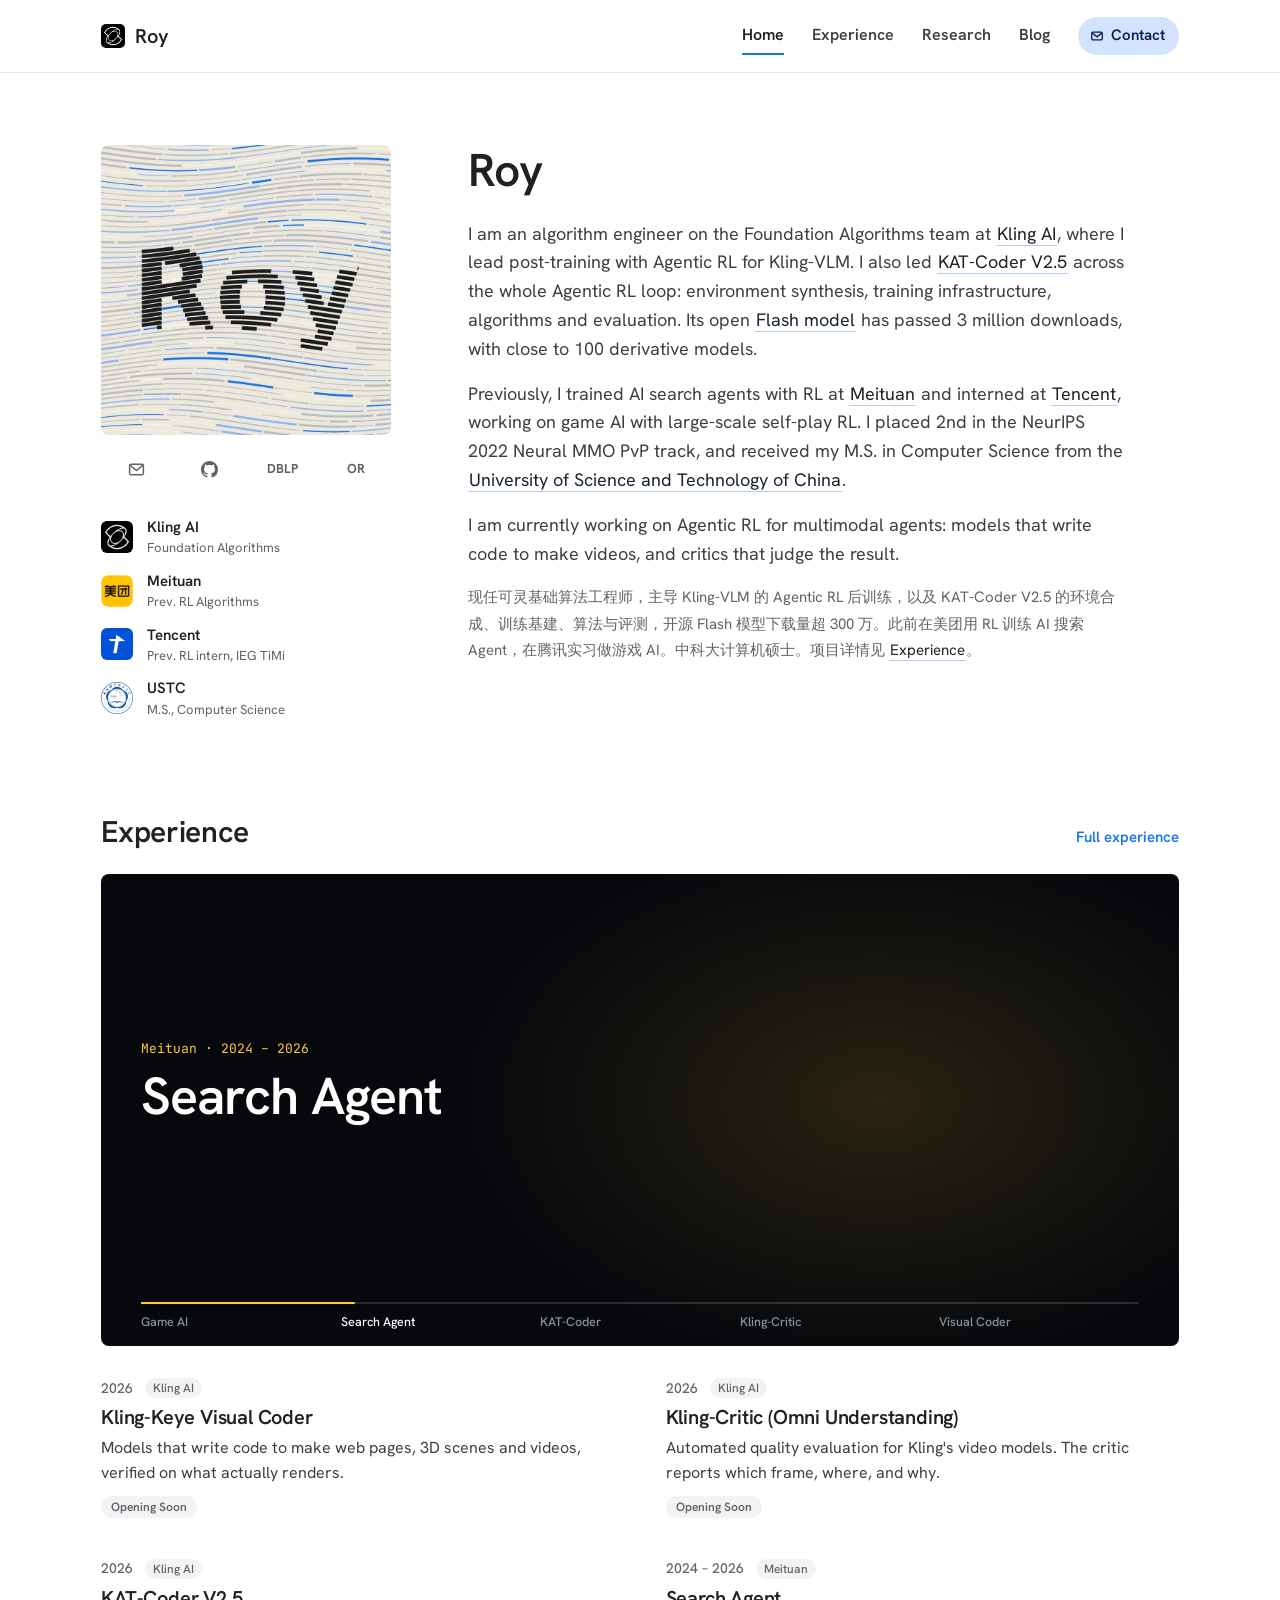
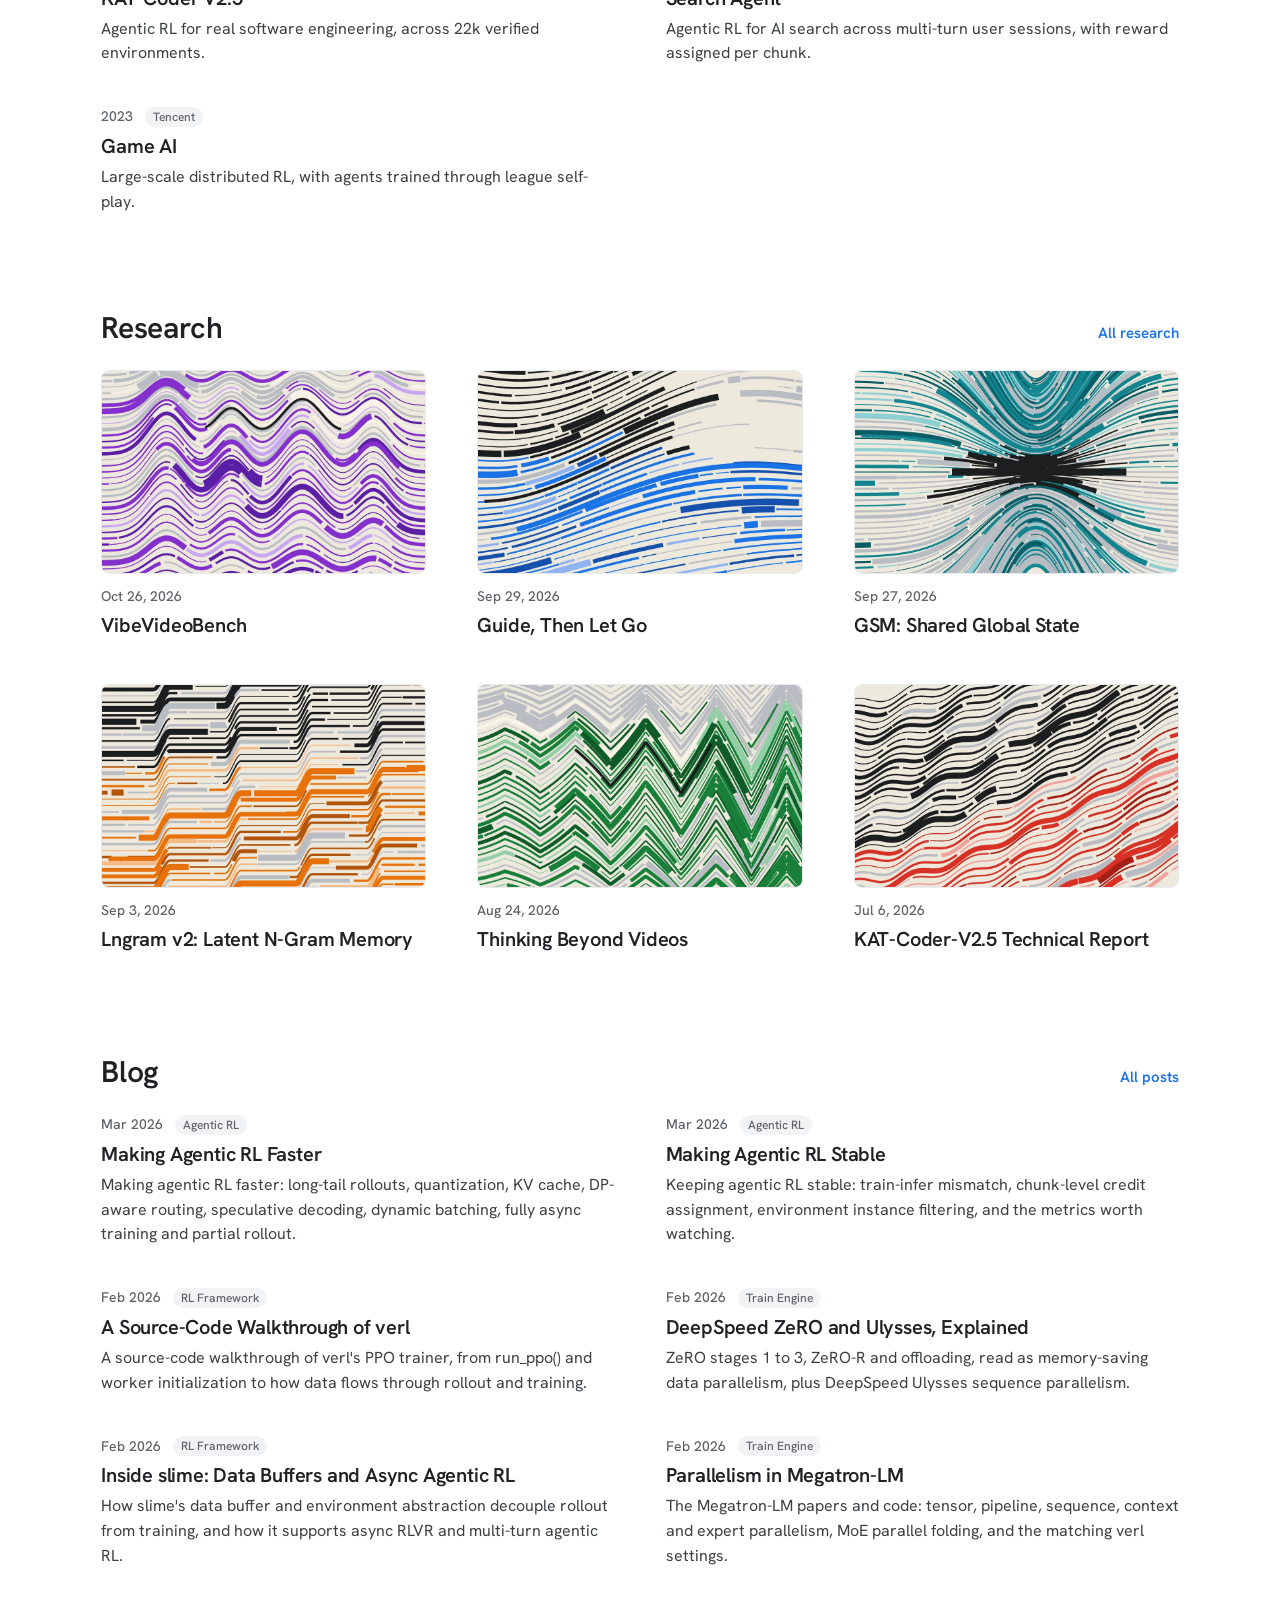
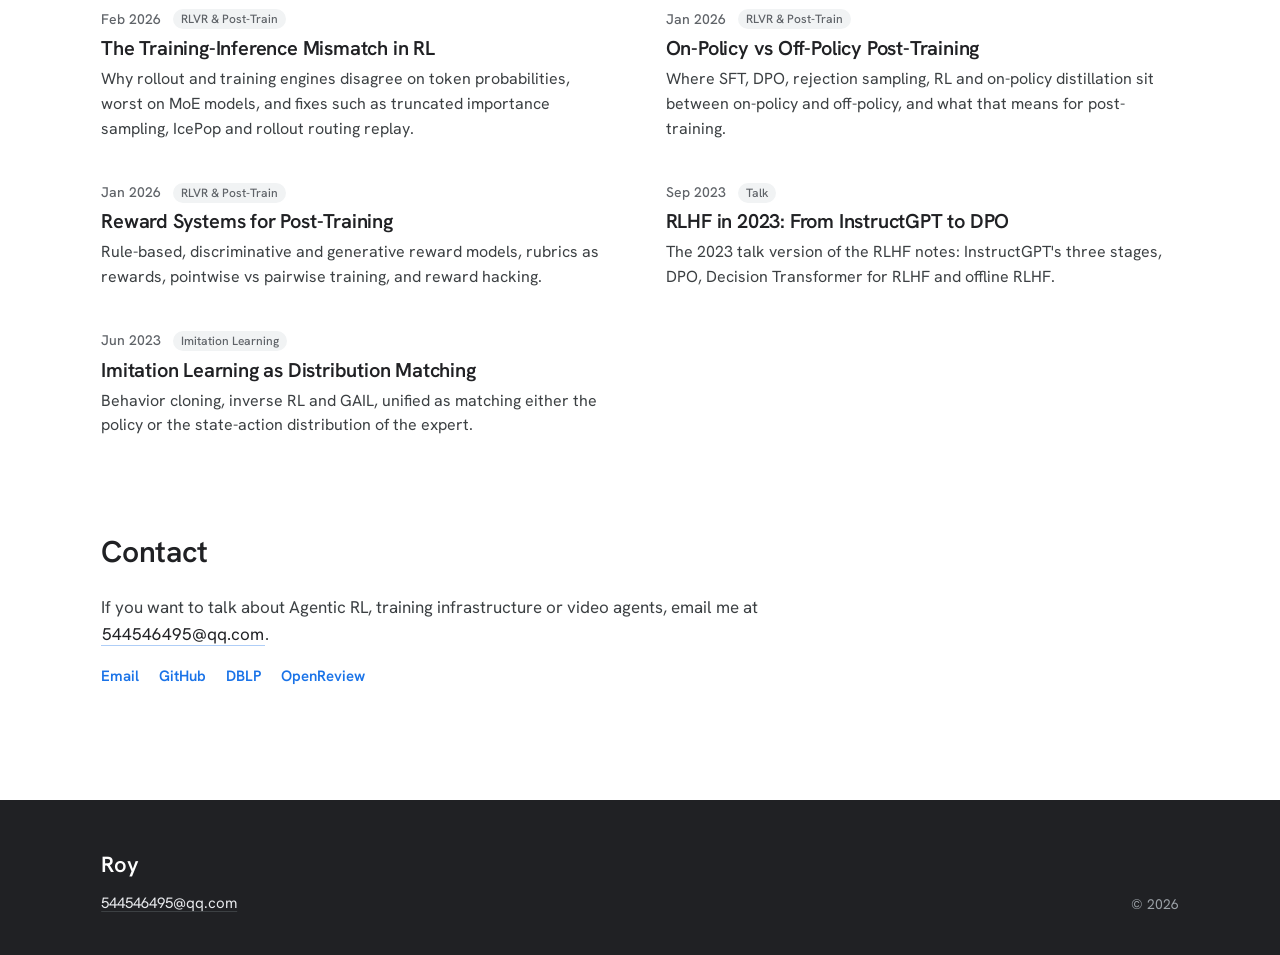
==== commit adb767b6: "Update homepage Co-Authored-By: Claude Opus 5.5 <noreply@anthropic.com>" ====
--- a/index.html
+++ b/index.html
@@ -7,7 +7,7 @@
 <meta name="description" content="Roy, algorithm engineer at Kling AI working on Agentic RL for Kling-VLM and KAT-Coder.">
 <link rel="icon" href="assets/img/favicon.svg" type="image/svg+xml">
 <link rel="preload" href="assets/fonts/hanken-grotesk.woff2" as="font" type="font/woff2" crossorigin>
-<link rel="stylesheet" href="assets/css/site.css">
+<link rel="stylesheet" href="assets/css/site.css?v=5ba6da6b">
 </head>
 <body data-active="home">
 
@@ -48,24 +48,6 @@
   </div>
 </section>
 
-<section class="journal" id="background">
-  <div class="page">
-    <div class="sec-head"><h2 class="sec-title">Background</h2></div>
-    <ul class="log">
-      <li><span class="date">Apr 2026</span><span>Joined <a href="https://klingai.com/" target="_blank" rel="noopener">Kling AI</a>, Foundation Algorithms, working on Kling-VLM and KAT-Coder.</span></li>
-      <li class="year-start"><span class="date">Jun 2024</span><span>Joined <a href="https://www.meituan.com/" target="_blank" rel="noopener">Meituan</a>, Core Local Commerce, as an algorithm engineer.</span></li>
-      <li><span class="date">Jun 2024</span><span>Received M.S. from the USTC School of AI. Research: multi-agent, offline and distributed RL.</span></li>
-      <li><span class="date">2024</span><span>NeurIPS AutoBidding competition: final round, 22 of 731.</span></li>
-      <li class="year-start"><span class="date">Apr 2023</span><span>RL intern at Tencent IEG, TiMi, until October: <a href="https://my.feishu.cn/docx/VE1Jd40pVouvCBxalZNcwFbYnYc" target="_blank" rel="noopener">game AI</a> and <a href="https://my.feishu.cn/docx/RECvdO9MPo5tWVxQEy1c65N5nwg" target="_blank" rel="noopener">NPC preference alignment</a>.</span></li>
-      <li class="year-start"><span class="date">Sep 2022</span><span>RL intern at inspir.ai, until January: <a href="https://my.feishu.cn/docx/TIqkdF7s4oCu1jxbw6RcEl1NnWg" target="_blank" rel="noopener">MineCLIP</a>, a pretrained text-video reward model for decision making.</span></li>
-      <li><span class="date">2022</span><span>NeurIPS <a href="https://my.feishu.cn/docx/JMc4dtWVhoOJdDx1ydYcvj2jn6f" target="_blank" rel="noopener">Neural MMO</a> competition: PvP track 2nd, PvE track 4th.</span></li>
-      <li><span class="date">2022</span><span>ToG 3D FPS competition: Navigation track 1st.</span></li>
-      <li><span class="date">2022</span><span>IJCAI Mahjong AI competition: 19th.</span></li>
-      <li class="year-start"><span class="date">Sep 2021</span><span>Started M.S. in Computer Science at USTC.</span></li>
-    </ul>
-  </div>
-</section>
-
 <section class="journal">
   <div class="page">
     <div class="sec-head">
@@ -159,6 +141,74 @@
   </div>
 </section>
 
+<section class="journal" id="blog">
+  <div class="page">
+    <div class="sec-head">
+      <h2 class="sec-title">Blog</h2>
+      <a class="sec-more" href="blog.html">All posts</a>
+    </div>
+    <!-- blog:start（生成，别手改：interview/blog/scripts/build_site_blog.py；篇目 = feishu/blurbs.json 里 home:true） -->
+    <div class="post-grid">
+      <article class="post-card">
+        <div class="post-meta"><span>Mar 2026</span><a class="tag" href="blog.html#algorithm/agentic-rl">Agentic RL</a></div>
+        <h3 class="post-title"><a href="https://my.feishu.cn/docx/Ds23dCeM0oqLKNxSoy0cGDbtnug" target="_blank" rel="noopener">Making Agentic RL Faster</a></h3>
+        <p class="post-desc">Making agentic RL faster: long-tail rollouts, quantization, KV cache, DP-aware routing, speculative decoding, dynamic batching, fully async training and partial rollout.</p>
+      </article>
+      <article class="post-card">
+        <div class="post-meta"><span>Mar 2026</span><a class="tag" href="blog.html#algorithm/agentic-rl">Agentic RL</a></div>
+        <h3 class="post-title"><a href="https://my.feishu.cn/docx/QgzAd0SVuou9bfxWCPQcIwDhnoh" target="_blank" rel="noopener">Making Agentic RL Stable</a></h3>
+        <p class="post-desc">Keeping agentic RL stable: train-infer mismatch, chunk-level credit assignment, environment instance filtering, and the metrics worth watching.</p>
+      </article>
+      <article class="post-card">
+        <div class="post-meta"><span>Feb 2026</span><a class="tag" href="blog.html#infra/rl-framework">RL Framework</a></div>
+        <h3 class="post-title"><a href="https://my.feishu.cn/docx/TMZ3dU0dvokHGZxM23Fc9BevnPf" target="_blank" rel="noopener">A Source-Code Walkthrough of verl</a></h3>
+        <p class="post-desc">A source-code walkthrough of verl&#x27;s PPO trainer, from run_ppo() and worker initialization to how data flows through rollout and training.</p>
+      </article>
+      <article class="post-card">
+        <div class="post-meta"><span>Feb 2026</span><a class="tag" href="blog.html#infra/train-engine">Train Engine</a></div>
+        <h3 class="post-title"><a href="https://my.feishu.cn/docx/UtYSdIr22oGstUxECitcQmuOn8i" target="_blank" rel="noopener">DeepSpeed ZeRO and Ulysses, Explained</a></h3>
+        <p class="post-desc">ZeRO stages 1 to 3, ZeRO-R and offloading, read as memory-saving data parallelism, plus DeepSpeed Ulysses sequence parallelism.</p>
+      </article>
+      <article class="post-card">
+        <div class="post-meta"><span>Feb 2026</span><a class="tag" href="blog.html#infra/rl-framework">RL Framework</a></div>
+        <h3 class="post-title"><a href="https://my.feishu.cn/docx/FOk1dMs9MoQX8WxAuIscJh5dn0g" target="_blank" rel="noopener">Inside slime: Data Buffers and Async Agentic RL</a></h3>
+        <p class="post-desc">How slime&#x27;s data buffer and environment abstraction decouple rollout from training, and how it supports async RLVR and multi-turn agentic RL.</p>
+      </article>
+      <article class="post-card">
+        <div class="post-meta"><span>Feb 2026</span><a class="tag" href="blog.html#infra/train-engine">Train Engine</a></div>
+        <h3 class="post-title"><a href="https://my.feishu.cn/docx/ZzAIdUewdoAyQWxLVZRcHUwOnvc" target="_blank" rel="noopener">Parallelism in Megatron-LM</a></h3>
+        <p class="post-desc">The Megatron-LM papers and code: tensor, pipeline, sequence, context and expert parallelism, MoE parallel folding, and the matching verl settings.</p>
+      </article>
+      <article class="post-card">
+        <div class="post-meta"><span>Feb 2026</span><a class="tag" href="blog.html#algorithm/rlvr-post-train">RLVR &amp; Post-Train</a></div>
+        <h3 class="post-title"><a href="https://my.feishu.cn/docx/FW34d05OBouqzExcBDwcQY3on9g" target="_blank" rel="noopener">The Training-Inference Mismatch in RL</a></h3>
+        <p class="post-desc">Why rollout and training engines disagree on token probabilities, worst on MoE models, and fixes such as truncated importance sampling, IcePop and rollout routing replay.</p>
+      </article>
+      <article class="post-card">
+        <div class="post-meta"><span>Jan 2026</span><a class="tag" href="blog.html#algorithm/rlvr-post-train">RLVR &amp; Post-Train</a></div>
+        <h3 class="post-title"><a href="https://my.feishu.cn/docx/NL19dLyjXochYYxAdkUch4GBngf" target="_blank" rel="noopener">On-Policy vs Off-Policy Post-Training</a></h3>
+        <p class="post-desc">Where SFT, DPO, rejection sampling, RL and on-policy distillation sit between on-policy and off-policy, and what that means for post-training.</p>
+      </article>
+      <article class="post-card">
+        <div class="post-meta"><span>Jan 2026</span><a class="tag" href="blog.html#algorithm/rlvr-post-train">RLVR &amp; Post-Train</a></div>
+        <h3 class="post-title"><a href="https://my.feishu.cn/docx/DcXadrwcgo1xIixCZsocwLtOnAc" target="_blank" rel="noopener">Reward Systems for Post-Training</a></h3>
+        <p class="post-desc">Rule-based, discriminative and generative reward models, rubrics as rewards, pointwise vs pairwise training, and reward hacking.</p>
+      </article>
+      <article class="post-card">
+        <div class="post-meta"><span>Sep 2023</span><a class="tag" href="blog.html#projects/talk">Talk</a></div>
+        <h3 class="post-title"><a href="https://my.feishu.cn/docx/RECvdO9MPo5tWVxQEy1c65N5nwg" target="_blank" rel="noopener">RLHF in 2023: From InstructGPT to DPO</a></h3>
+        <p class="post-desc">The 2023 talk version of the RLHF notes: InstructGPT&#x27;s three stages, DPO, Decision Transformer for RLHF and offline RLHF.</p>
+      </article>
+      <article class="post-card">
+        <div class="post-meta"><span>Jun 2023</span><a class="tag" href="blog.html#algorithm/imitation-learning">Imitation Learning</a></div>
+        <h3 class="post-title"><a href="https://my.feishu.cn/docx/MiHjdJAhfok9a1x3Ai2cMWBxnQf" target="_blank" rel="noopener">Imitation Learning as Distribution Matching</a></h3>
+        <p class="post-desc">Behavior cloning, inverse RL and GAIL, unified as matching either the policy or the state-action distribution of the expert.</p>
+      </article>
+    </div>
+    <!-- blog:end -->
+  </div>
+</section>
+
 <section class="journal" id="contact">
   <div class="page">
     <div class="sec-head"><h2 class="sec-title">Contact</h2></div>
@@ -176,8 +226,8 @@
 
 <div id="site-footer"></div>
 
-<script src="assets/js/site.js"></script>
-<script src="assets/js/swarm.js"></script>
-<script src="assets/js/film.js"></script>
+<script src="assets/js/site.js?v=3c889df4"></script>
+<script src="assets/js/swarm.js?v=55a91ac2"></script>
+<script src="assets/js/film.js?v=27feef33"></script>
 </body>
 </html>
--- a/assets/css/site.css
+++ b/assets/css/site.css
@@ -111,6 +111,8 @@
 /* ---- Posts: shared by the Experience cards and Research ---- */
 .post-meta { display: flex; flex-wrap: wrap; align-items: center; gap: 12px; color: var(--ink-3); font-size: 14px; font-weight: 500; font-variant-numeric: tabular-nums; }
 .tag { padding: 0 8px; border-radius: 999px; background: var(--paper-3); color: var(--ink-3); font-size: 12px; line-height: 20px; }
+button.tag, a.tag { border: 0; font-family: inherit; font-weight: 500; cursor: pointer; transition: background .15s, color .15s; }   /* 分类标签：点了按分类筛选 */
+button.tag:hover, a.tag:hover { background: var(--mint); color: var(--mint-ink); }
 .post-title { margin: 6px 0 8px; font-size: 22px; font-weight: 600; line-height: 1.25; letter-spacing: -.01em; }
 .post-title a { transition: color .15s; }
 .post-title a:hover { color: var(--accent); }
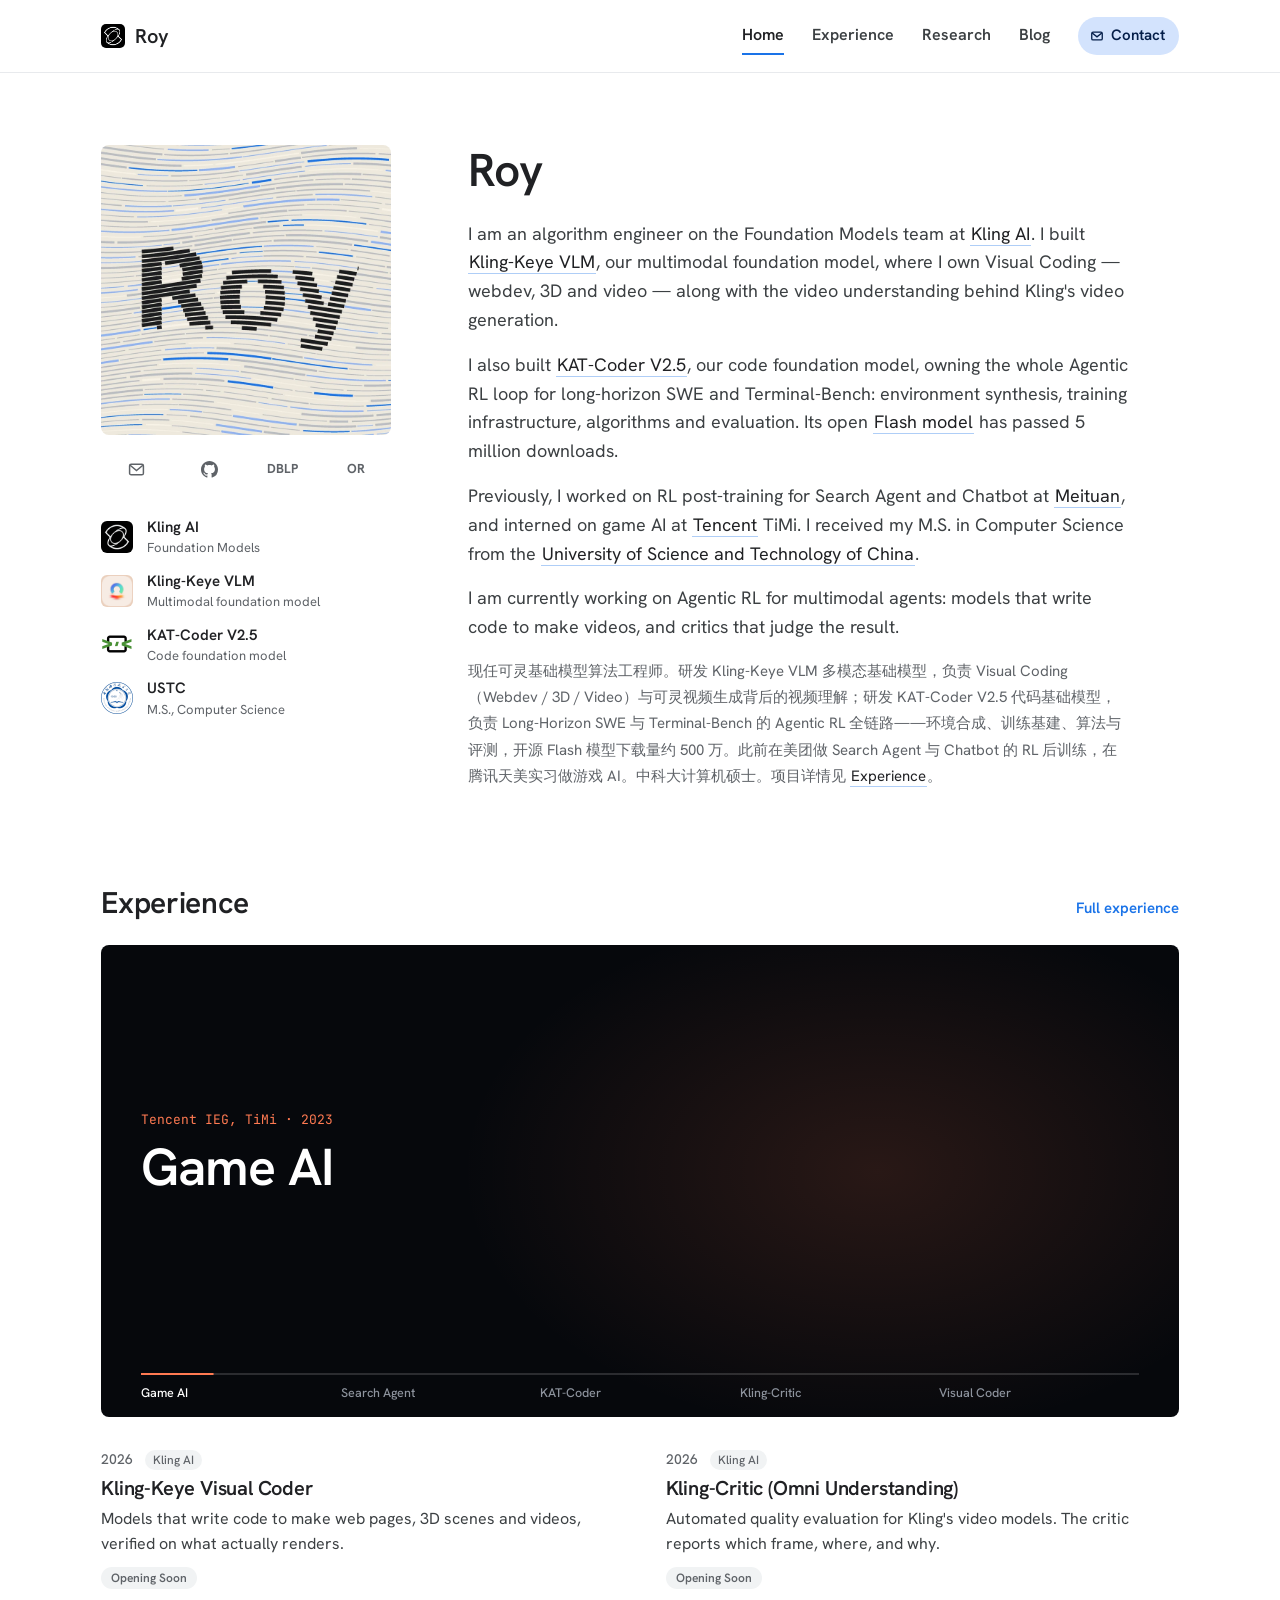
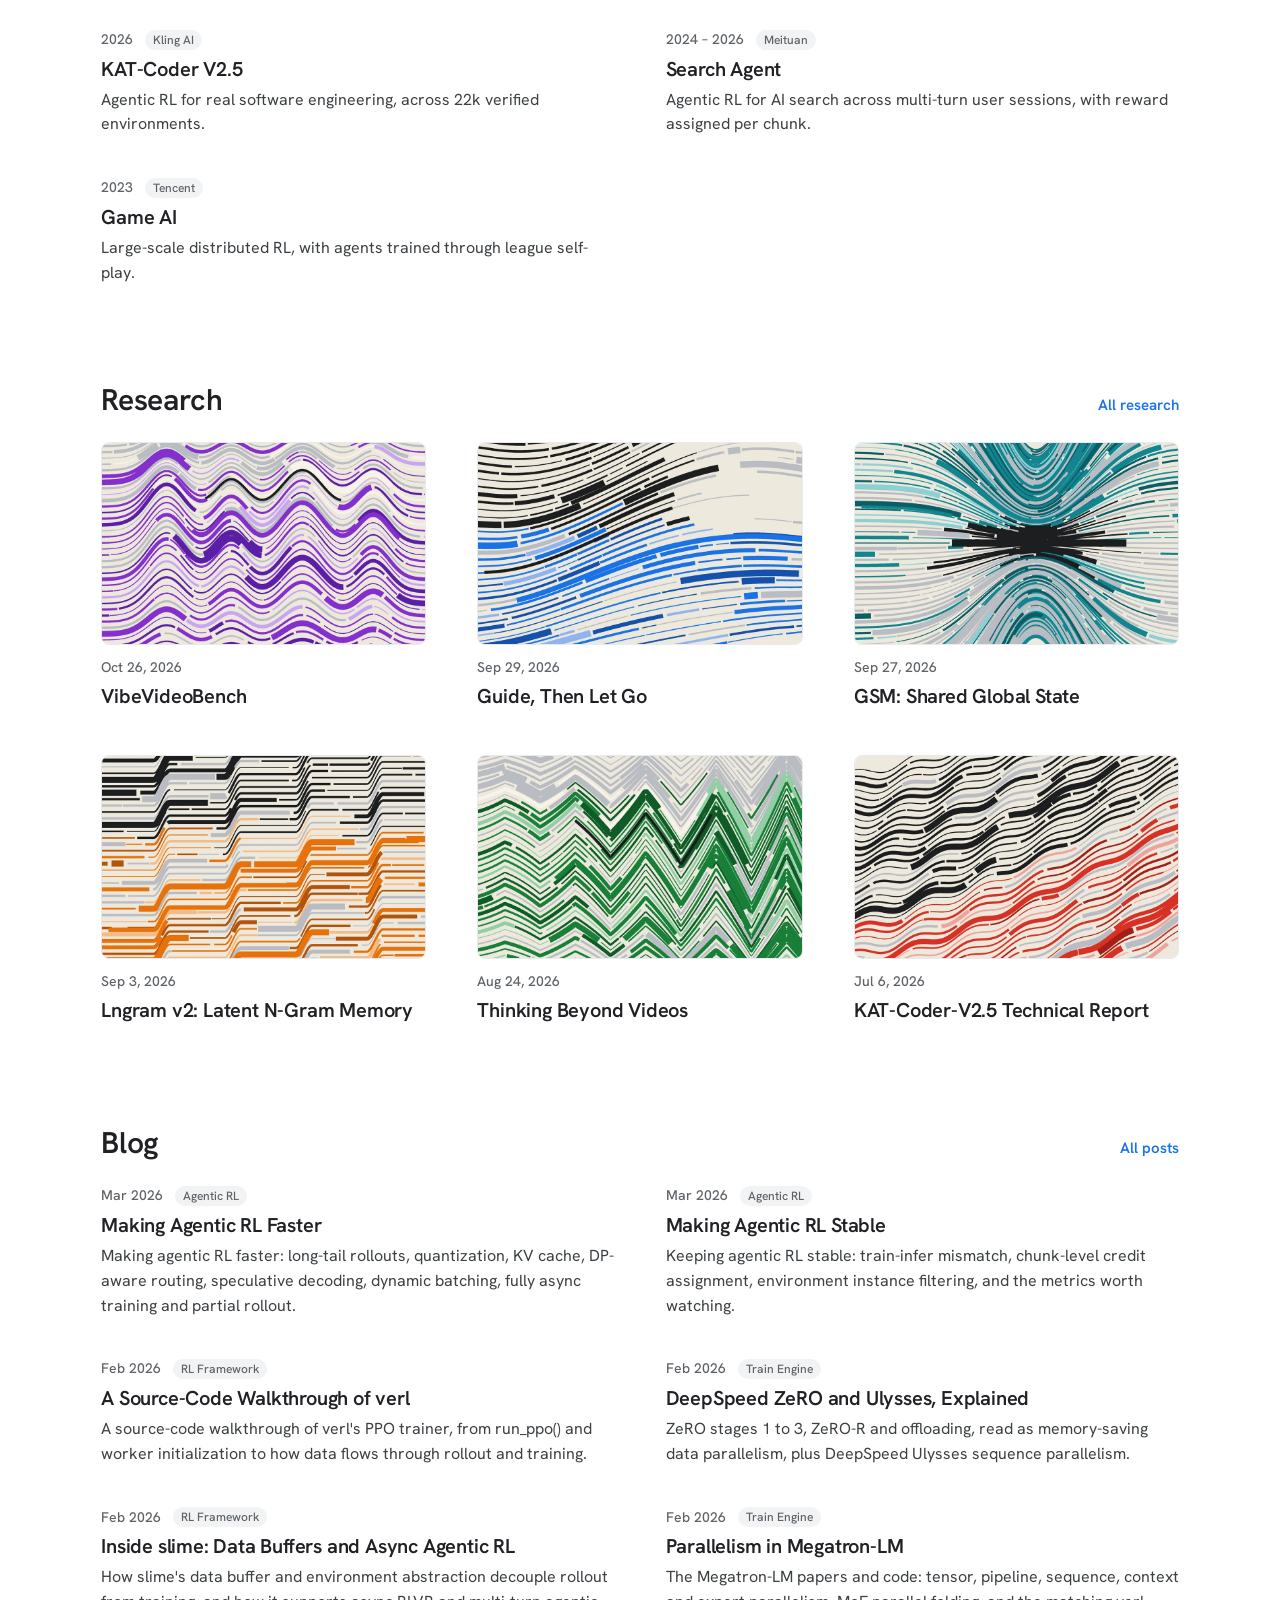
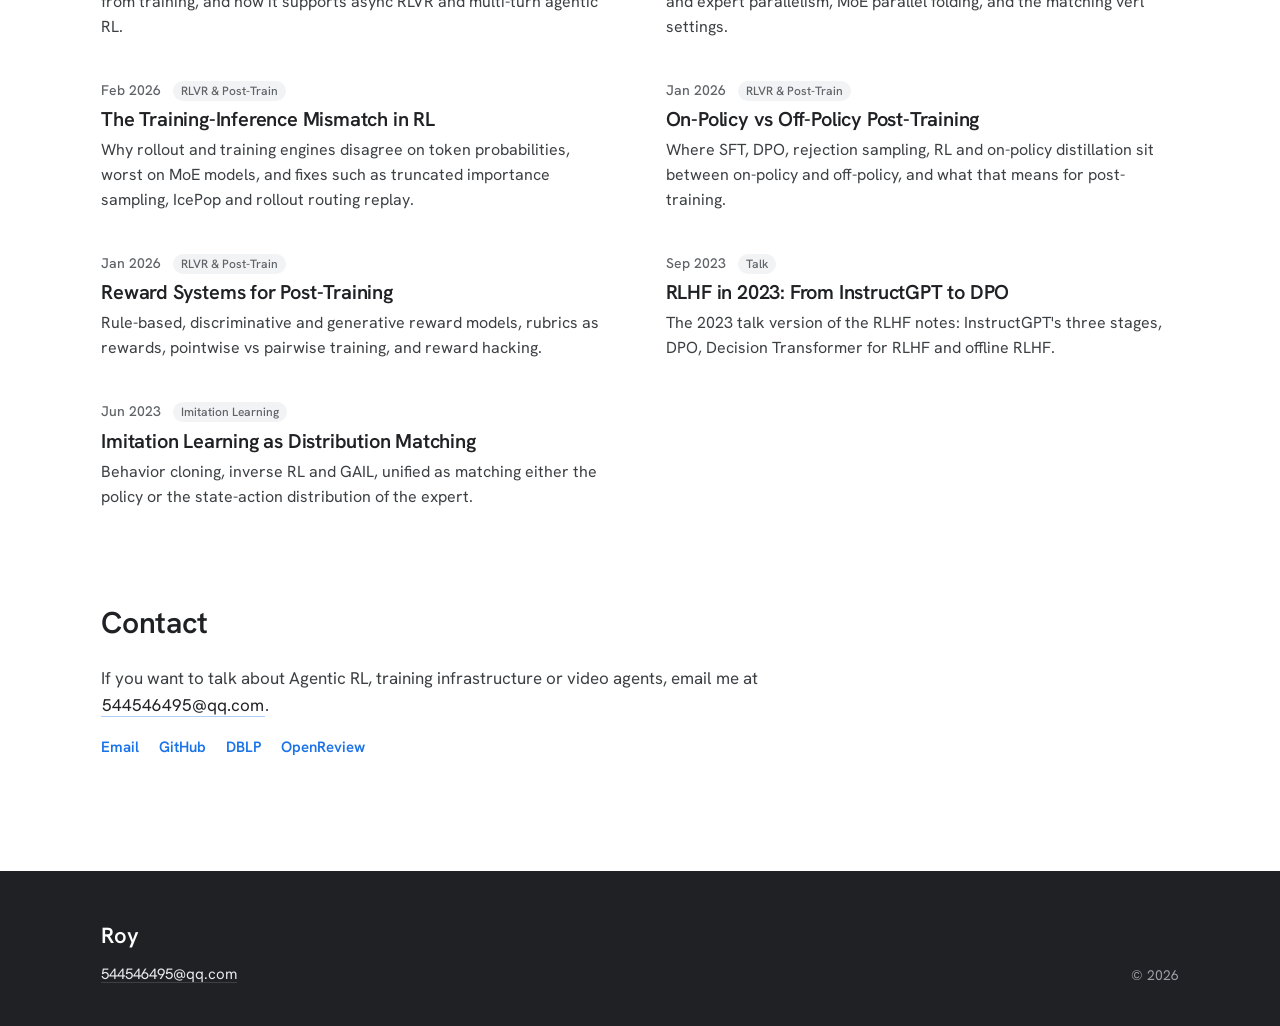
==== commit 9f3f37d9: "Update homepage bio to latest JD Kling-Keye VLM and KAT-Coder V2.5 as the two foundation models, wit" ====
--- a/index.html
+++ b/index.html
@@ -4,7 +4,7 @@
 <meta charset="utf-8">
 <meta name="viewport" content="width=device-width, initial-scale=1">
 <title>Roy</title>
-<meta name="description" content="Roy, algorithm engineer at Kling AI working on Agentic RL for Kling-VLM and KAT-Coder.">
+<meta name="description" content="Roy, algorithm engineer on the Foundation Models team at Kling AI, building Kling-Keye VLM and KAT-Coder V2.5.">
 <link rel="icon" href="assets/img/favicon.svg" type="image/svg+xml">
 <link rel="preload" href="assets/fonts/hanken-grotesk.woff2" as="font" type="font/woff2" crossorigin>
 <link rel="stylesheet" href="assets/css/site.css?v=5ba6da6b">
@@ -21,10 +21,11 @@
       <div>
         <h1 class="hero-name">Roy</h1>
         <div class="hero-bio">
-          <p>I am an algorithm engineer on the Foundation Algorithms team at <a href="https://klingai.com/" target="_blank" rel="noopener">Kling AI</a>, where I lead post-training with Agentic RL for Kling-VLM. I also led <a href="https://royfu-rl.github.io/kat-coder-rl-blog/" target="_blank" rel="noopener">KAT-Coder V2.5</a> across the whole Agentic RL loop: environment synthesis, training infrastructure, algorithms and evaluation. Its open <a href="https://huggingface.co/Kwaipilot/KAT-Coder-V2.5-Dev" target="_blank" rel="noopener">Flash model</a> has passed 3 million downloads, with close to 100 derivative models.</p>
-          <p>Previously, I trained AI search agents with RL at <a href="https://www.meituan.com/" target="_blank" rel="noopener">Meituan</a> and interned at <a href="https://www.tencent.com/" target="_blank" rel="noopener">Tencent</a>, working on game AI with large-scale self-play RL. I placed 2nd in the NeurIPS 2022 Neural MMO PvP track, and received my M.S. in Computer Science from the <a href="https://www.ustc.edu.cn/" target="_blank" rel="noopener">University of Science and Technology of China</a>.</p>
+          <p>I am an algorithm engineer on the Foundation Models team at <a href="https://klingai.com/" target="_blank" rel="noopener">Kling AI</a>. I built <a href="https://huggingface.co/Kwai-Keye" target="_blank" rel="noopener">Kling-Keye VLM</a>, our multimodal foundation model, where I own Visual Coding — webdev, 3D and video — along with the video understanding behind Kling's video generation.</p>
+          <p>I also built <a href="https://huggingface.co/Kwaipilot" target="_blank" rel="noopener">KAT-Coder V2.5</a>, our code foundation model, owning the whole Agentic RL loop for long-horizon SWE and Terminal-Bench: environment synthesis, training infrastructure, algorithms and evaluation. Its open <a href="https://huggingface.co/Kwaipilot/KAT-Coder-V2.5-Dev" target="_blank" rel="noopener">Flash model</a> has passed 5 million downloads.</p>
+          <p>Previously, I worked on RL post-training for Search Agent and Chatbot at <a href="https://www.meituan.com/" target="_blank" rel="noopener">Meituan</a>, and interned on game AI at <a href="https://www.tencent.com/" target="_blank" rel="noopener">Tencent</a> TiMi. I received my M.S. in Computer Science from the <a href="https://www.ustc.edu.cn/" target="_blank" rel="noopener">University of Science and Technology of China</a>.</p>
           <p>I am currently working on Agentic RL for multimodal agents: models that write code to make videos, and critics that judge the result.</p>
-          <p class="zh" lang="zh-CN">现任可灵基础算法工程师，主导 Kling-VLM 的 Agentic RL 后训练，以及 KAT-Coder V2.5 的环境合成、训练基建、算法与评测，开源 Flash 模型下载量超 300 万。此前在美团用 RL 训练 AI 搜索 Agent，在腾讯实习做游戏 AI。中科大计算机硕士。项目详情见 <a href="experience.html">Experience</a>。</p>
+          <p class="zh" lang="zh-CN">现任可灵基础模型算法工程师。研发 Kling-Keye VLM 多模态基础模型，负责 Visual Coding（Webdev / 3D / Video）与可灵视频生成背后的视频理解；研发 KAT-Coder V2.5 代码基础模型，负责 Long-Horizon SWE 与 Terminal-Bench 的 Agentic RL 全链路——环境合成、训练基建、算法与评测，开源 Flash 模型下载量约 500 万。此前在美团做 Search Agent 与 Chatbot 的 RL 后训练，在腾讯天美实习做游戏 AI。中科大计算机硕士。项目详情见 <a href="experience.html">Experience</a>。</p>
         </div>
       </div>
 
@@ -38,9 +39,9 @@
           <a href="https://openreview.net/profile?id=~Hongyi_Fu2" target="_blank" rel="noopener" title="OpenReview">OR</a>
         </div>
         <ul class="hero-aff">
-          <li><img src="assets/img/logos/kling.png" alt=""><span><b>Kling AI</b>Foundation Algorithms</span></li>
-          <li><img src="assets/img/logos/meituan.png" alt=""><span><b>Meituan</b>Prev. RL Algorithms</span></li>
-          <li><img src="assets/img/logos/tencent.png" alt=""><span><b>Tencent</b>Prev. RL intern, IEG TiMi</span></li>
+          <li><img src="assets/img/logos/kling.png" alt=""><span><b>Kling AI</b>Foundation Models</span></li>
+          <li><img src="assets/img/logos/keye.png" alt=""><span><b>Kling-Keye VLM</b>Multimodal foundation model</span></li>
+          <li><img src="assets/img/logos/kat.png" alt=""><span><b>KAT-Coder V2.5</b>Code foundation model</span></li>
           <li><img src="assets/img/logos/ustc.png" alt=""><span><b>USTC</b>M.S., Computer Science</span></li>
         </ul>
       </aside>
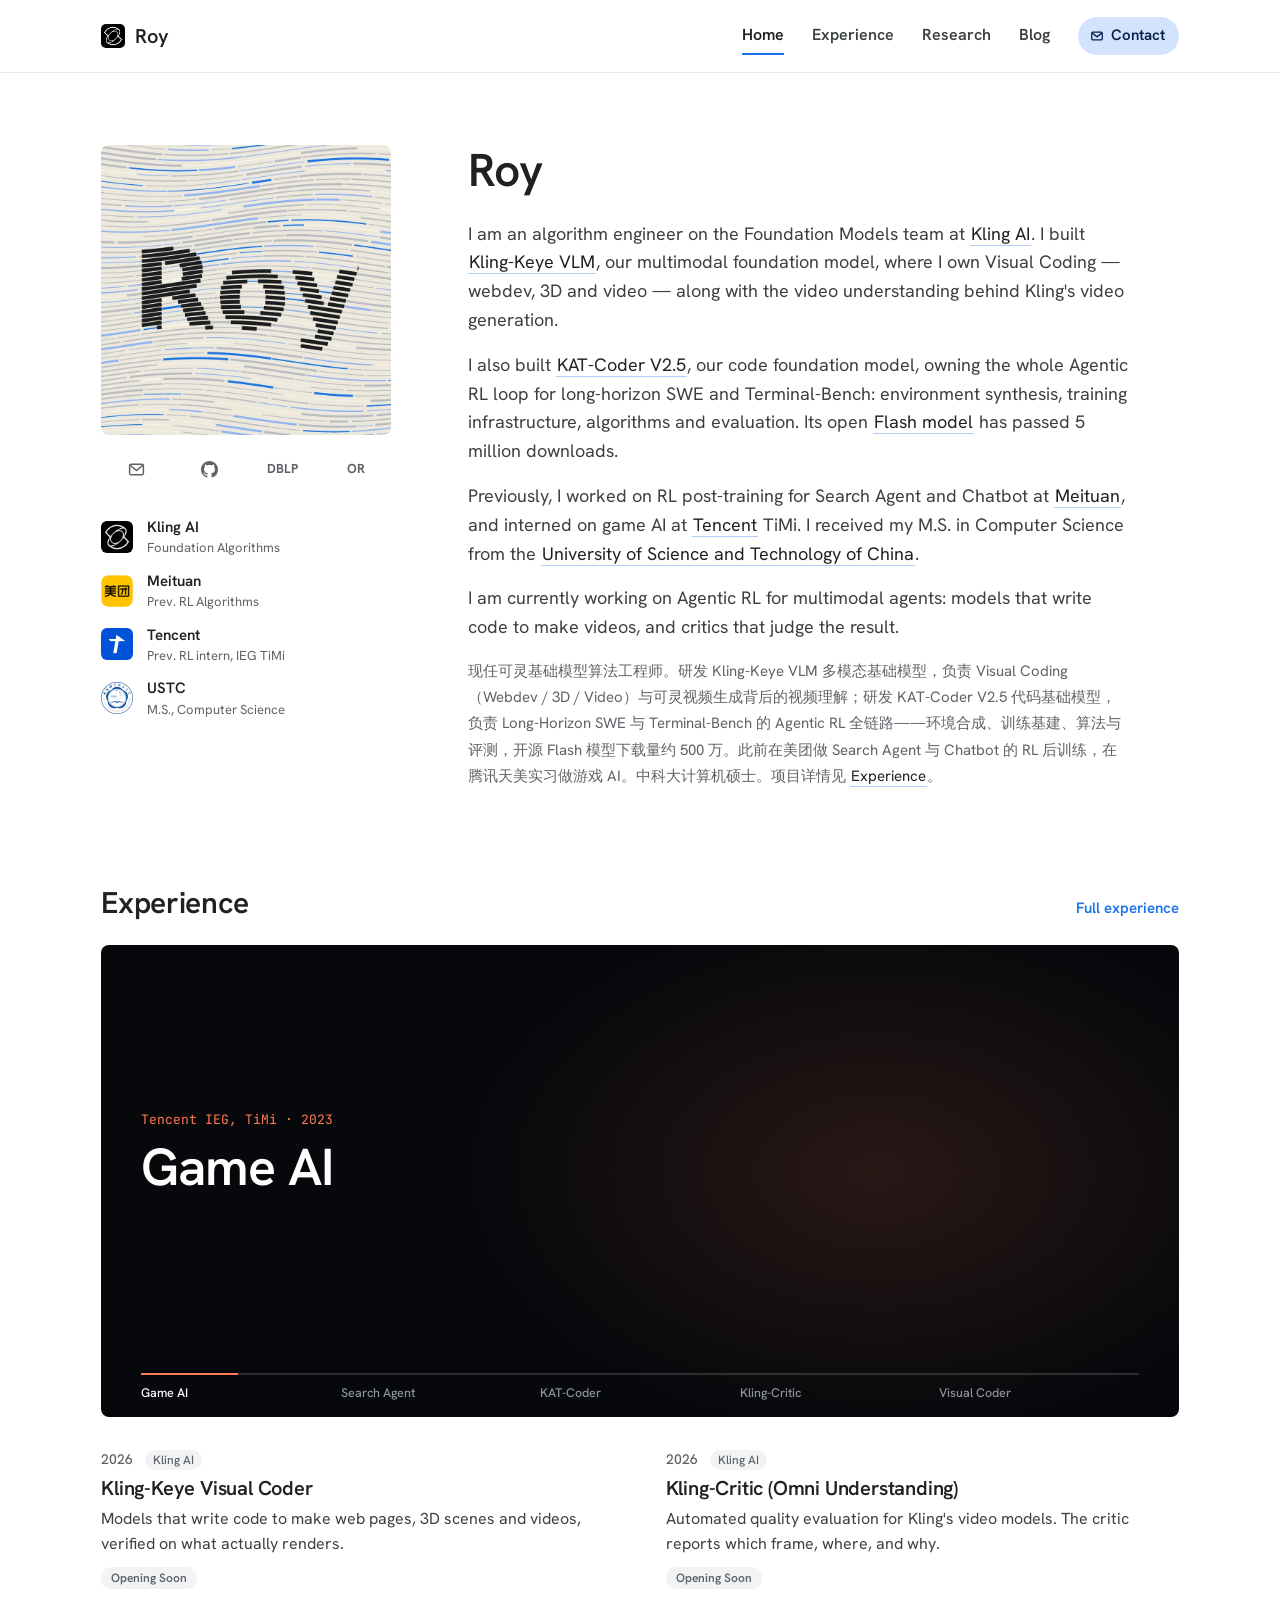
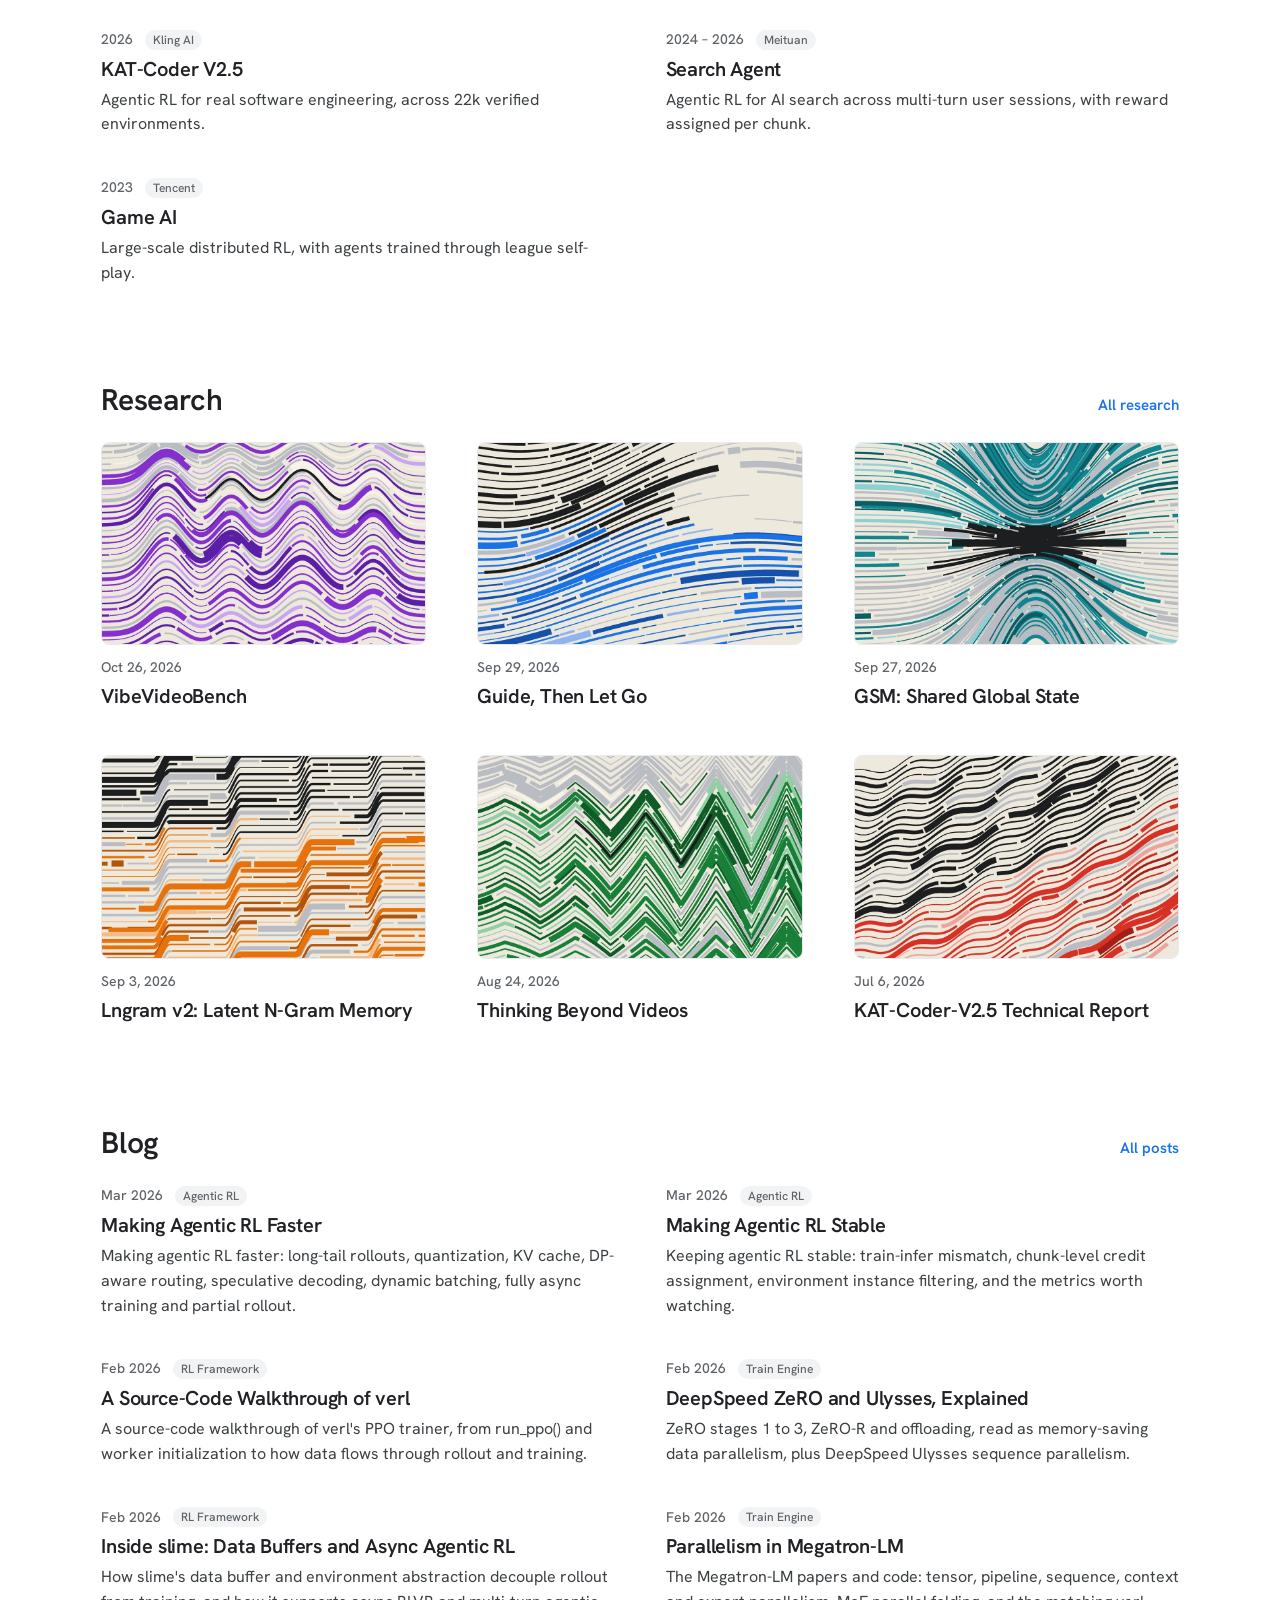
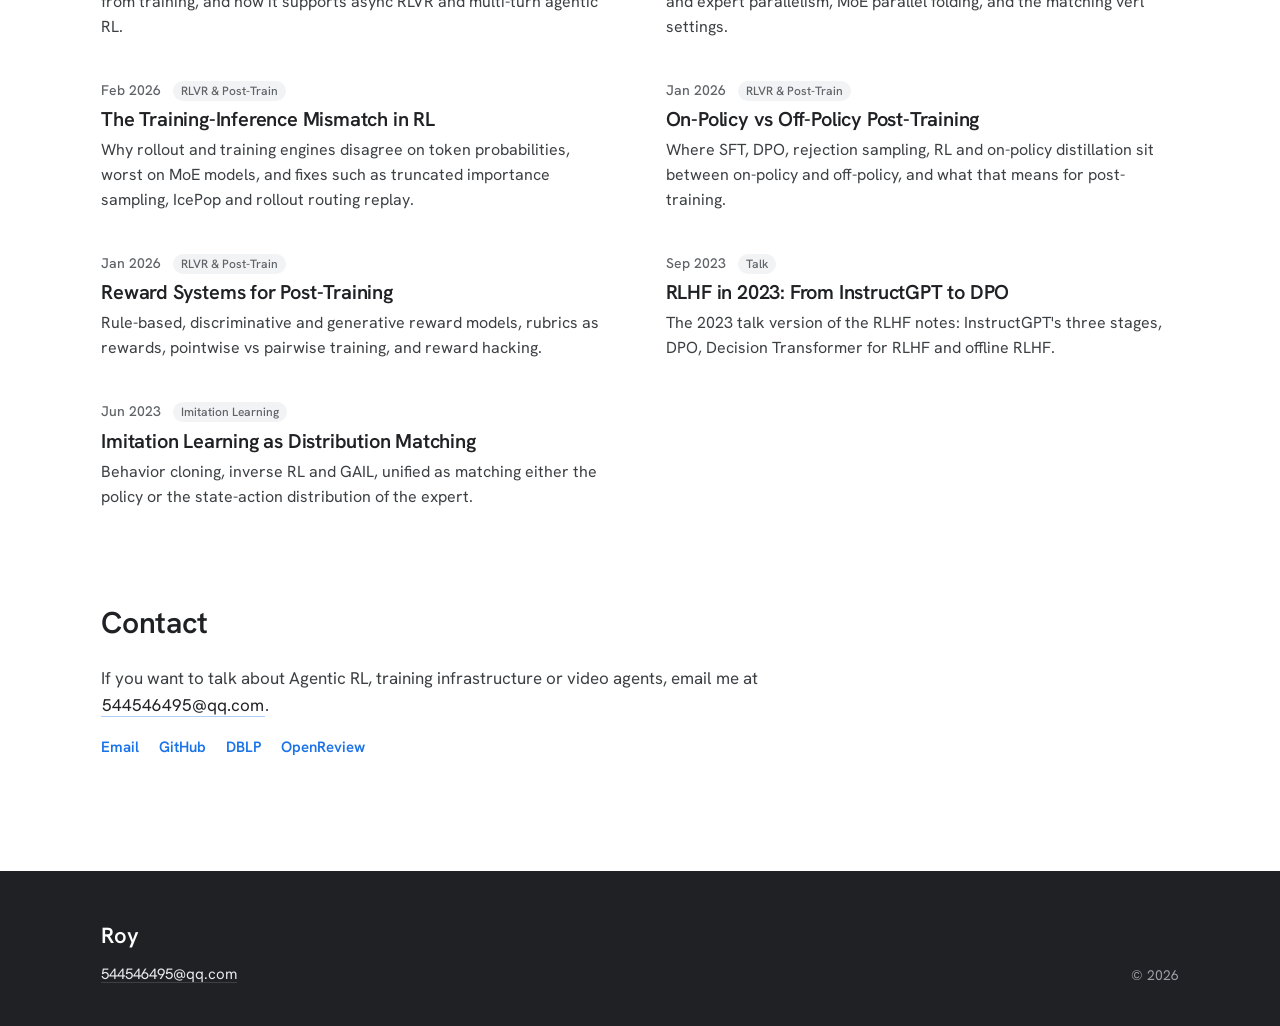
==== commit ce295391: "Restore the affiliations rail to Kling/Meituan/Tencent/USTC Reverts just the hero-aff block to its p" ====
--- a/index.html
+++ b/index.html
@@ -39,9 +39,9 @@
           <a href="https://openreview.net/profile?id=~Hongyi_Fu2" target="_blank" rel="noopener" title="OpenReview">OR</a>
         </div>
         <ul class="hero-aff">
-          <li><img src="assets/img/logos/kling.png" alt=""><span><b>Kling AI</b>Foundation Models</span></li>
-          <li><img src="assets/img/logos/keye.png" alt=""><span><b>Kling-Keye VLM</b>Multimodal foundation model</span></li>
-          <li><img src="assets/img/logos/kat.png" alt=""><span><b>KAT-Coder V2.5</b>Code foundation model</span></li>
+          <li><img src="assets/img/logos/kling.png" alt=""><span><b>Kling AI</b>Foundation Algorithms</span></li>
+          <li><img src="assets/img/logos/meituan.png" alt=""><span><b>Meituan</b>Prev. RL Algorithms</span></li>
+          <li><img src="assets/img/logos/tencent.png" alt=""><span><b>Tencent</b>Prev. RL intern, IEG TiMi</span></li>
           <li><img src="assets/img/logos/ustc.png" alt=""><span><b>USTC</b>M.S., Computer Science</span></li>
         </ul>
       </aside>
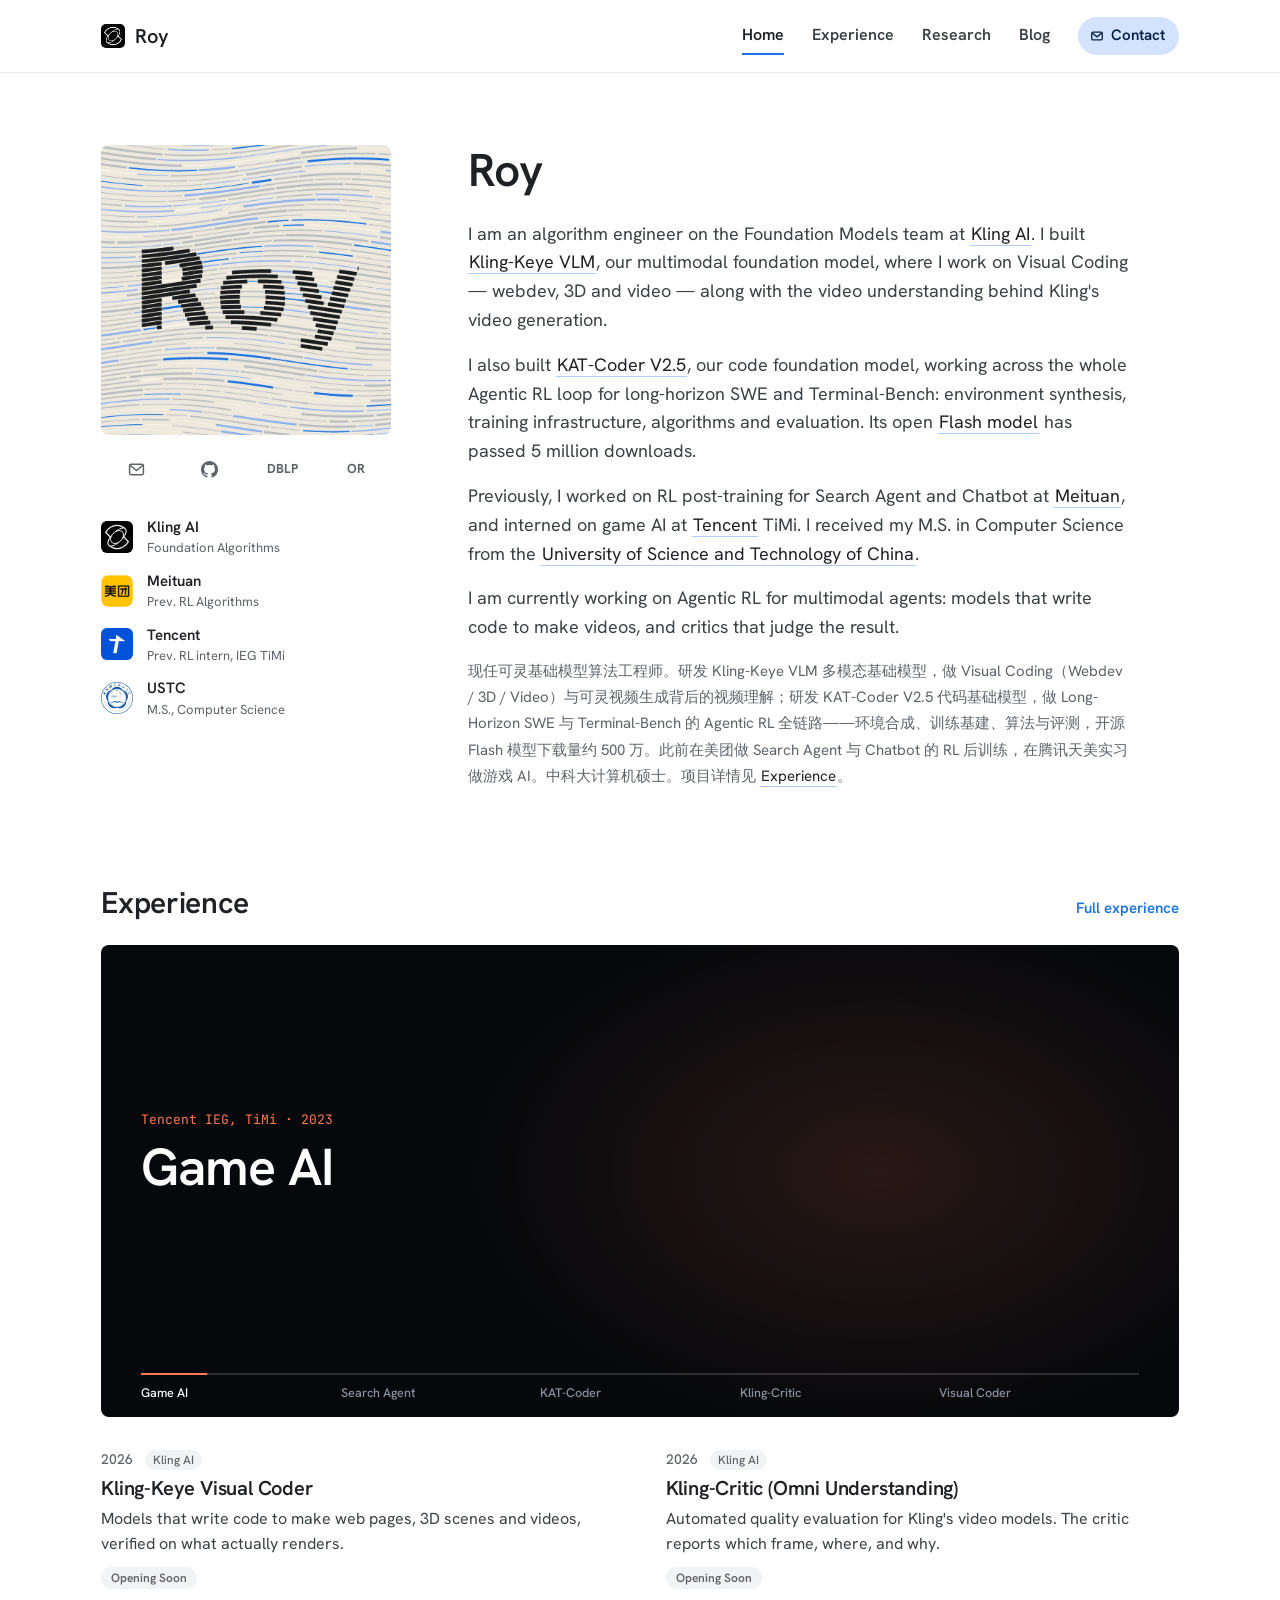
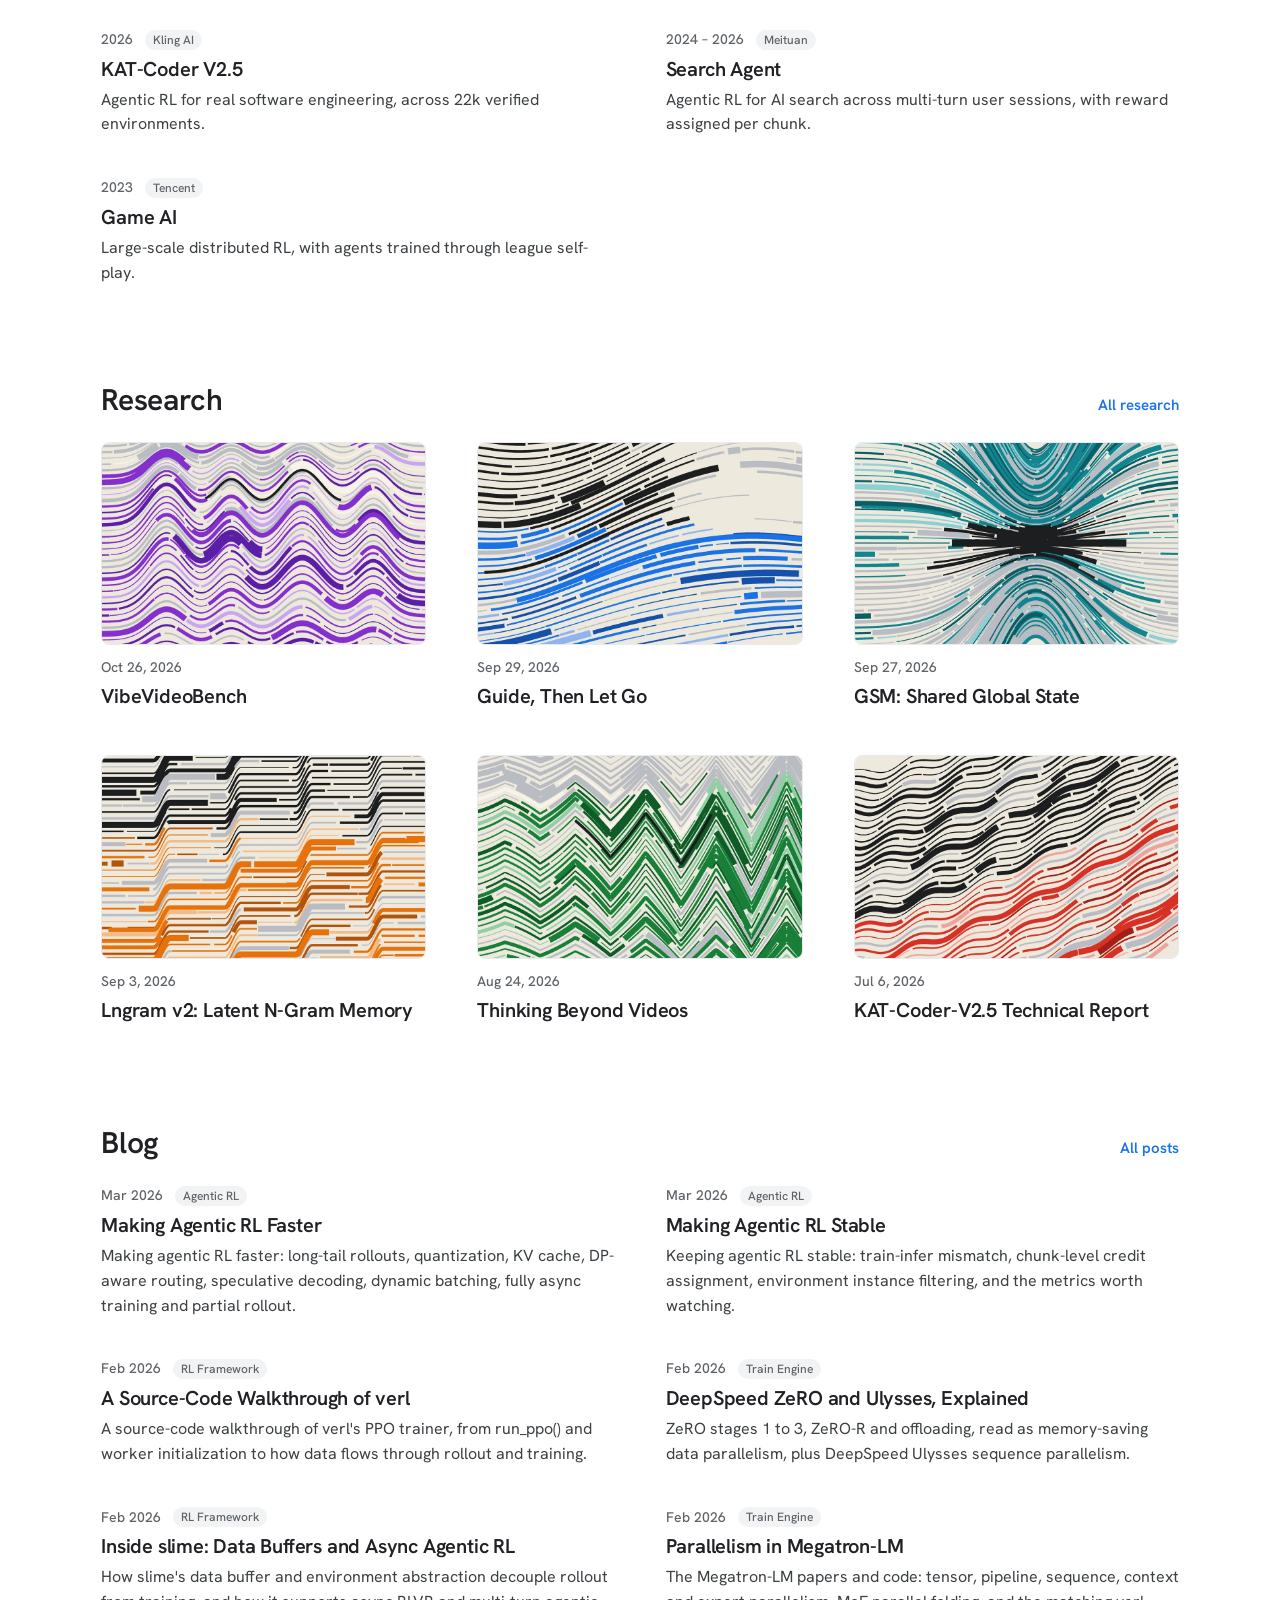
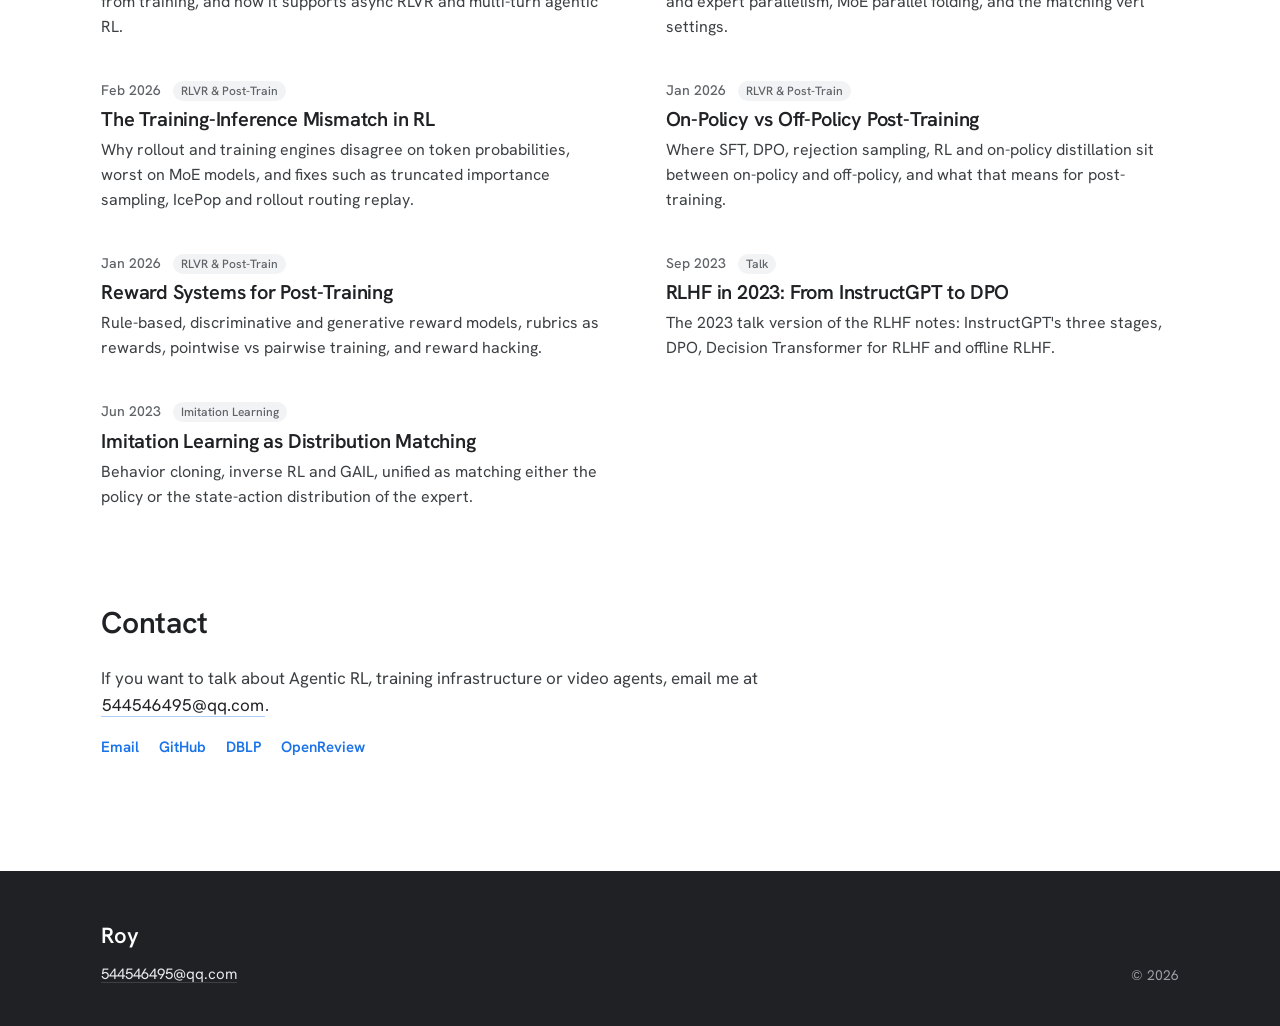
==== commit bb408e3e: "Soften ownership wording in the bio own -> work on, owning -> working across; the same two spots in " ====
--- a/index.html
+++ b/index.html
@@ -21,11 +21,11 @@
       <div>
         <h1 class="hero-name">Roy</h1>
         <div class="hero-bio">
-          <p>I am an algorithm engineer on the Foundation Models team at <a href="https://klingai.com/" target="_blank" rel="noopener">Kling AI</a>. I built <a href="https://huggingface.co/Kwai-Keye" target="_blank" rel="noopener">Kling-Keye VLM</a>, our multimodal foundation model, where I own Visual Coding — webdev, 3D and video — along with the video understanding behind Kling's video generation.</p>
-          <p>I also built <a href="https://huggingface.co/Kwaipilot" target="_blank" rel="noopener">KAT-Coder V2.5</a>, our code foundation model, owning the whole Agentic RL loop for long-horizon SWE and Terminal-Bench: environment synthesis, training infrastructure, algorithms and evaluation. Its open <a href="https://huggingface.co/Kwaipilot/KAT-Coder-V2.5-Dev" target="_blank" rel="noopener">Flash model</a> has passed 5 million downloads.</p>
+          <p>I am an algorithm engineer on the Foundation Models team at <a href="https://klingai.com/" target="_blank" rel="noopener">Kling AI</a>. I built <a href="https://huggingface.co/Kwai-Keye" target="_blank" rel="noopener">Kling-Keye VLM</a>, our multimodal foundation model, where I work on Visual Coding — webdev, 3D and video — along with the video understanding behind Kling's video generation.</p>
+          <p>I also built <a href="https://huggingface.co/Kwaipilot" target="_blank" rel="noopener">KAT-Coder V2.5</a>, our code foundation model, working across the whole Agentic RL loop for long-horizon SWE and Terminal-Bench: environment synthesis, training infrastructure, algorithms and evaluation. Its open <a href="https://huggingface.co/Kwaipilot/KAT-Coder-V2.5-Dev" target="_blank" rel="noopener">Flash model</a> has passed 5 million downloads.</p>
           <p>Previously, I worked on RL post-training for Search Agent and Chatbot at <a href="https://www.meituan.com/" target="_blank" rel="noopener">Meituan</a>, and interned on game AI at <a href="https://www.tencent.com/" target="_blank" rel="noopener">Tencent</a> TiMi. I received my M.S. in Computer Science from the <a href="https://www.ustc.edu.cn/" target="_blank" rel="noopener">University of Science and Technology of China</a>.</p>
           <p>I am currently working on Agentic RL for multimodal agents: models that write code to make videos, and critics that judge the result.</p>
-          <p class="zh" lang="zh-CN">现任可灵基础模型算法工程师。研发 Kling-Keye VLM 多模态基础模型，负责 Visual Coding（Webdev / 3D / Video）与可灵视频生成背后的视频理解；研发 KAT-Coder V2.5 代码基础模型，负责 Long-Horizon SWE 与 Terminal-Bench 的 Agentic RL 全链路——环境合成、训练基建、算法与评测，开源 Flash 模型下载量约 500 万。此前在美团做 Search Agent 与 Chatbot 的 RL 后训练，在腾讯天美实习做游戏 AI。中科大计算机硕士。项目详情见 <a href="experience.html">Experience</a>。</p>
+          <p class="zh" lang="zh-CN">现任可灵基础模型算法工程师。研发 Kling-Keye VLM 多模态基础模型，做 Visual Coding（Webdev / 3D / Video）与可灵视频生成背后的视频理解；研发 KAT-Coder V2.5 代码基础模型，做 Long-Horizon SWE 与 Terminal-Bench 的 Agentic RL 全链路——环境合成、训练基建、算法与评测，开源 Flash 模型下载量约 500 万。此前在美团做 Search Agent 与 Chatbot 的 RL 后训练，在腾讯天美实习做游戏 AI。中科大计算机硕士。项目详情见 <a href="experience.html">Experience</a>。</p>
         </div>
       </div>
 
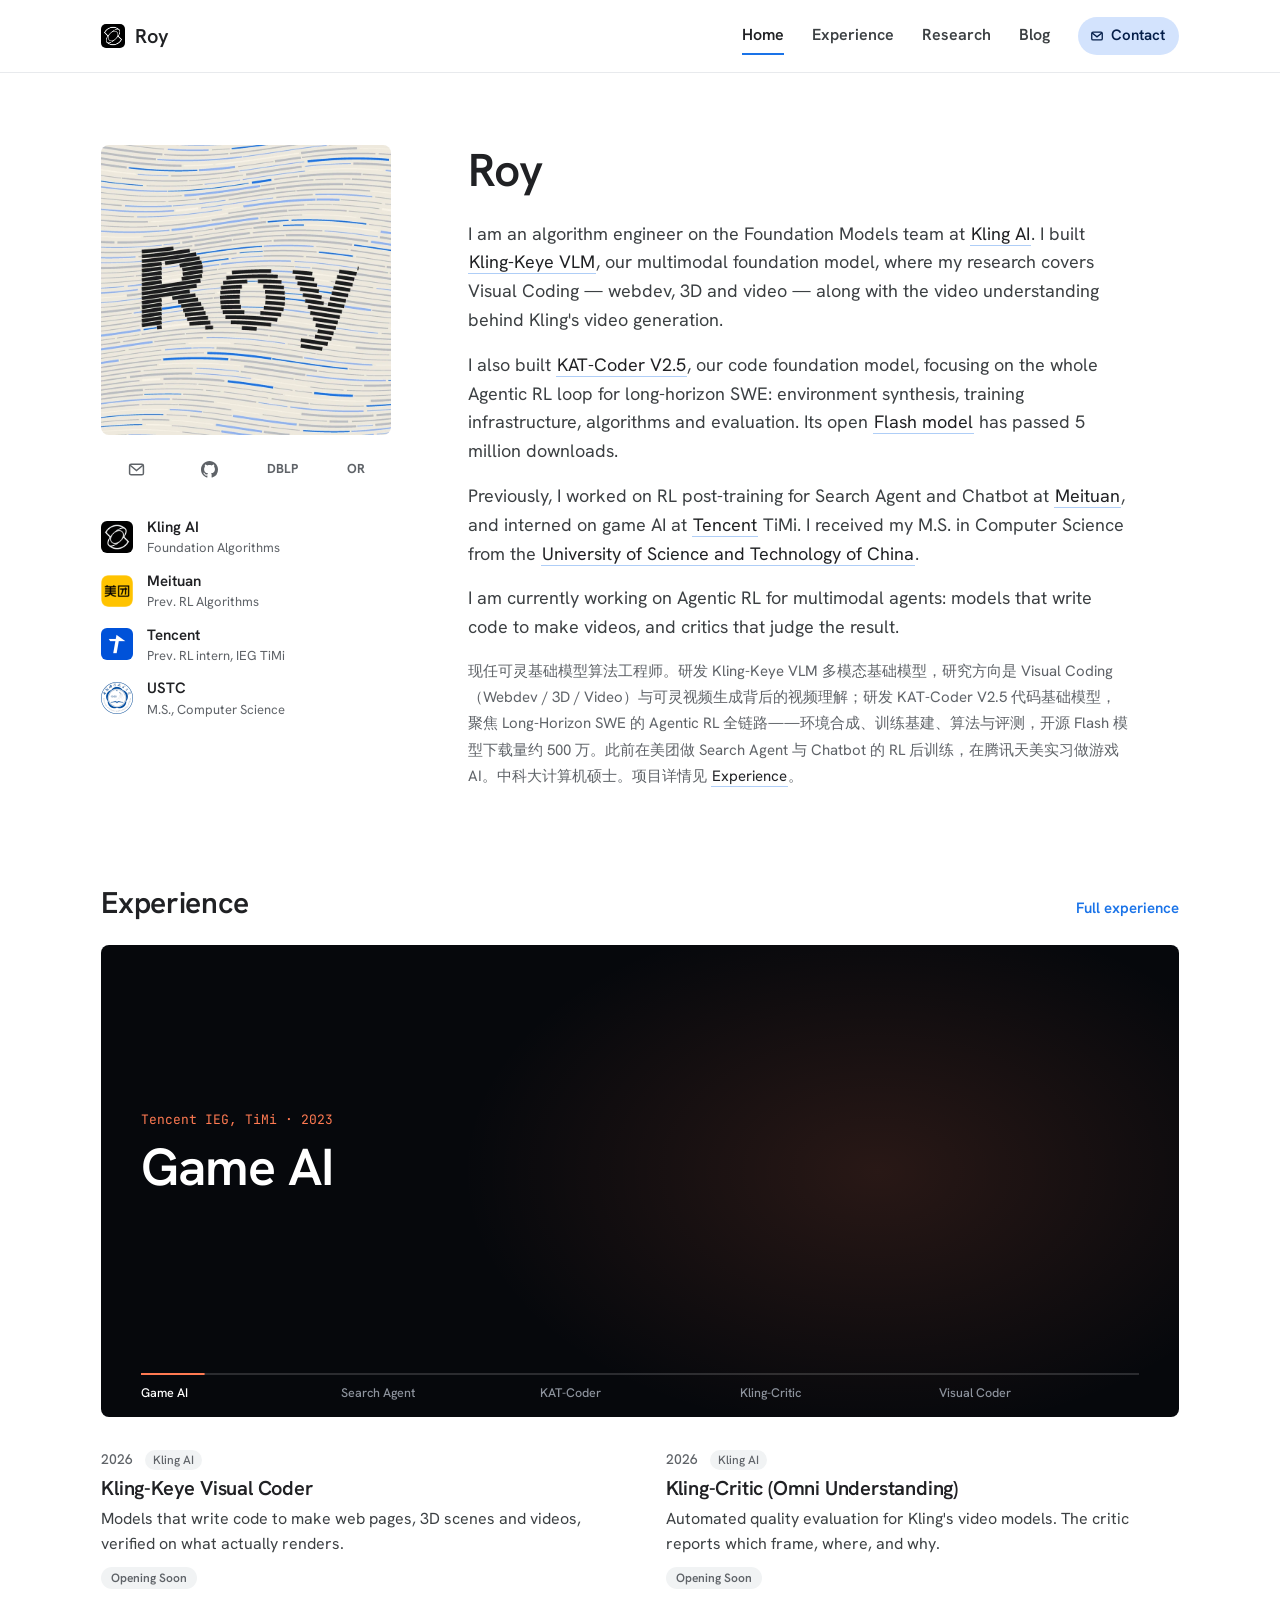
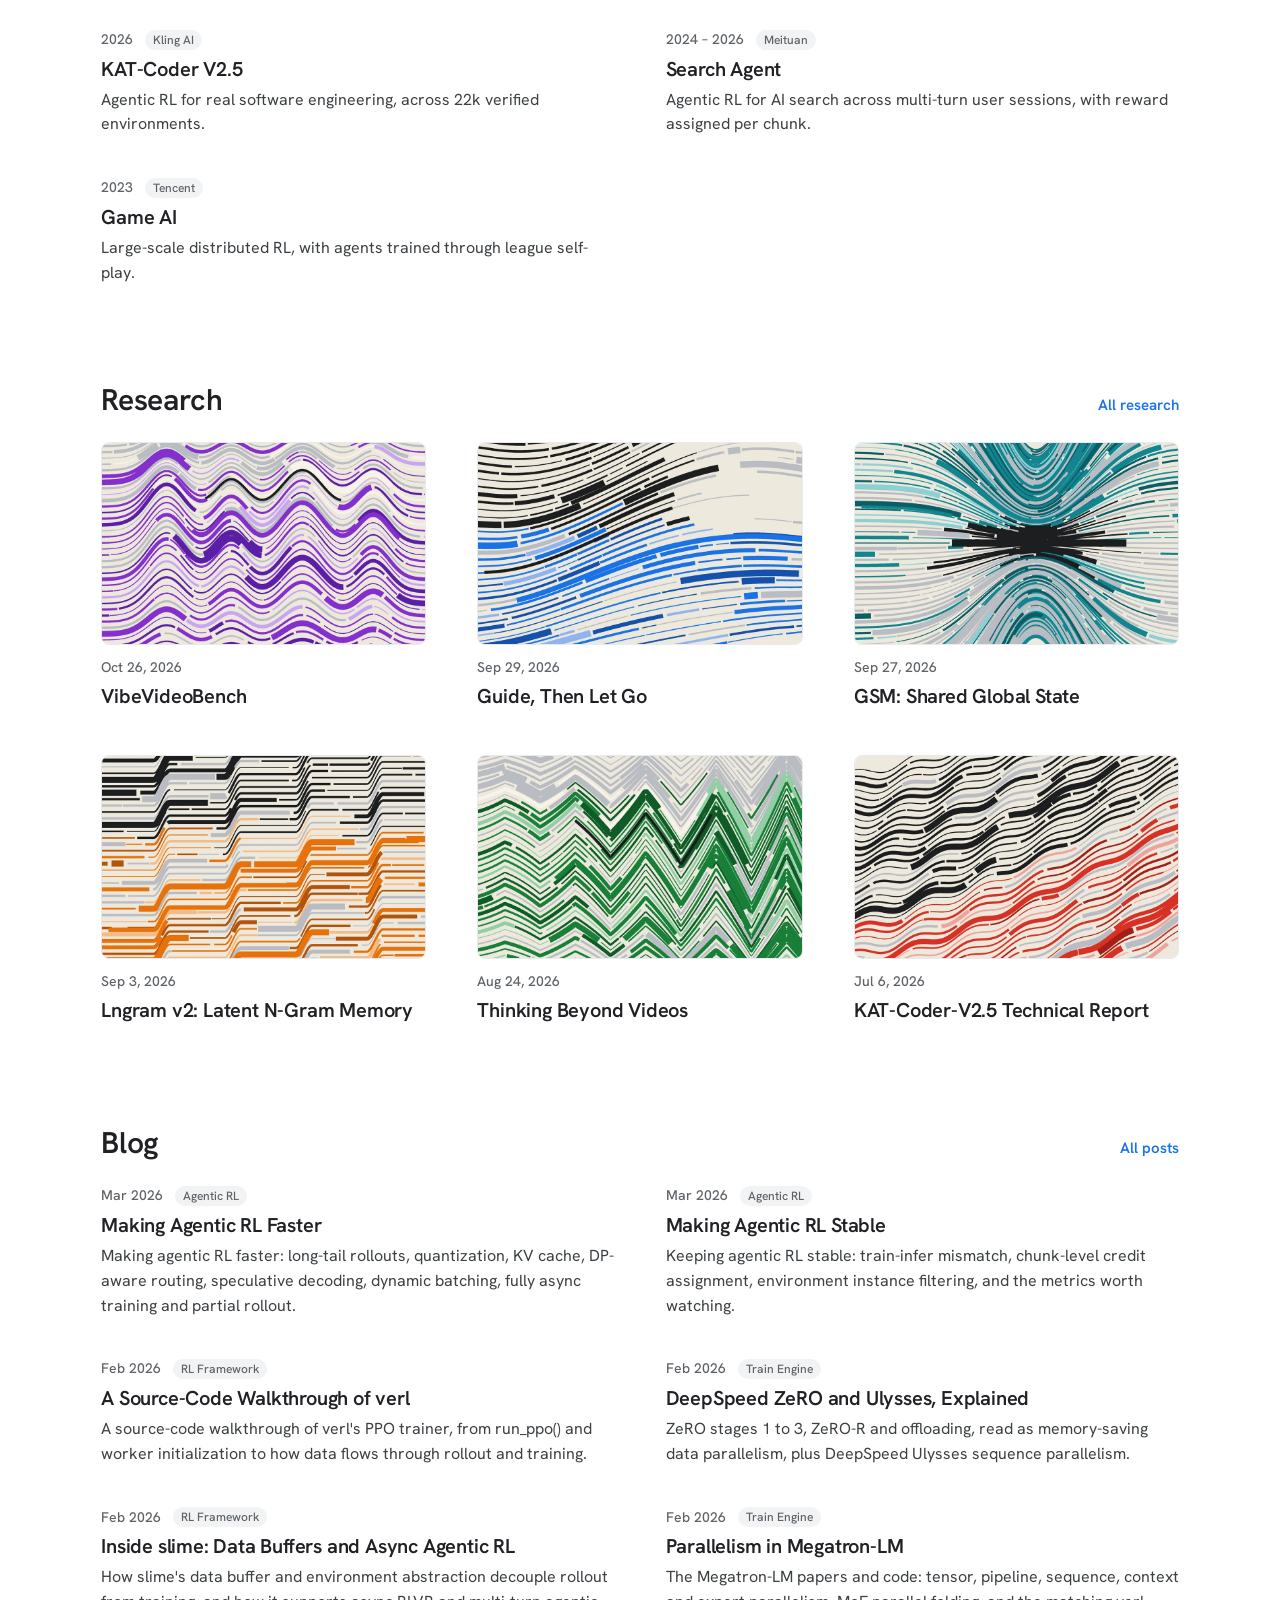
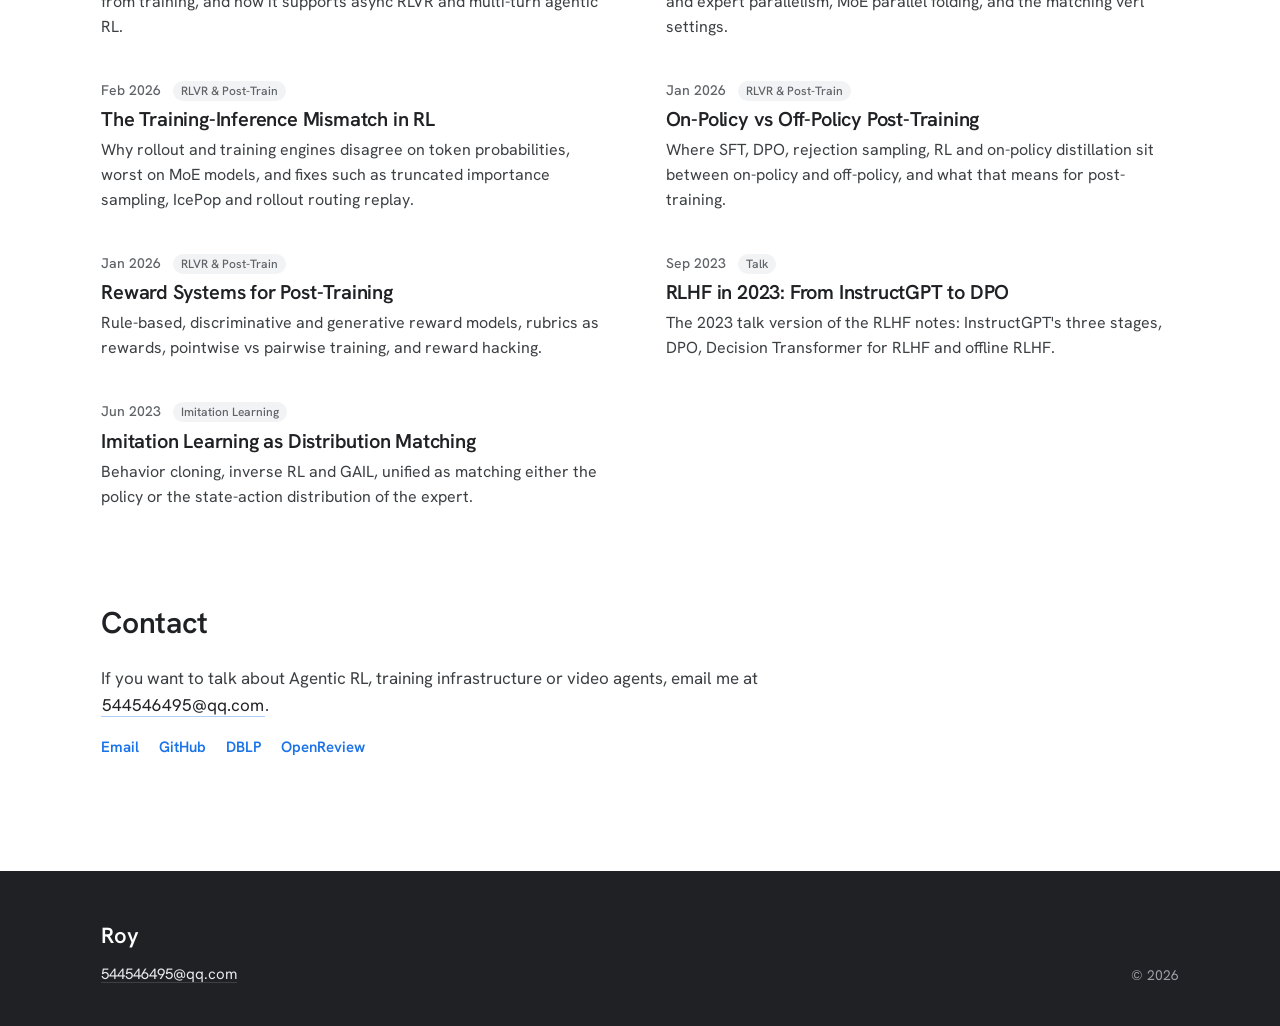
==== commit cea8e7df: "Reword the bio scope lines and drop Terminal-Bench research covers / focusing on in English; 研究方向是 /" ====
--- a/index.html
+++ b/index.html
@@ -21,11 +21,11 @@
       <div>
         <h1 class="hero-name">Roy</h1>
         <div class="hero-bio">
-          <p>I am an algorithm engineer on the Foundation Models team at <a href="https://klingai.com/" target="_blank" rel="noopener">Kling AI</a>. I built <a href="https://huggingface.co/Kwai-Keye" target="_blank" rel="noopener">Kling-Keye VLM</a>, our multimodal foundation model, where I work on Visual Coding — webdev, 3D and video — along with the video understanding behind Kling's video generation.</p>
-          <p>I also built <a href="https://huggingface.co/Kwaipilot" target="_blank" rel="noopener">KAT-Coder V2.5</a>, our code foundation model, working across the whole Agentic RL loop for long-horizon SWE and Terminal-Bench: environment synthesis, training infrastructure, algorithms and evaluation. Its open <a href="https://huggingface.co/Kwaipilot/KAT-Coder-V2.5-Dev" target="_blank" rel="noopener">Flash model</a> has passed 5 million downloads.</p>
+          <p>I am an algorithm engineer on the Foundation Models team at <a href="https://klingai.com/" target="_blank" rel="noopener">Kling AI</a>. I built <a href="https://huggingface.co/Kwai-Keye" target="_blank" rel="noopener">Kling-Keye VLM</a>, our multimodal foundation model, where my research covers Visual Coding — webdev, 3D and video — along with the video understanding behind Kling's video generation.</p>
+          <p>I also built <a href="https://huggingface.co/Kwaipilot" target="_blank" rel="noopener">KAT-Coder V2.5</a>, our code foundation model, focusing on the whole Agentic RL loop for long-horizon SWE: environment synthesis, training infrastructure, algorithms and evaluation. Its open <a href="https://huggingface.co/Kwaipilot/KAT-Coder-V2.5-Dev" target="_blank" rel="noopener">Flash model</a> has passed 5 million downloads.</p>
           <p>Previously, I worked on RL post-training for Search Agent and Chatbot at <a href="https://www.meituan.com/" target="_blank" rel="noopener">Meituan</a>, and interned on game AI at <a href="https://www.tencent.com/" target="_blank" rel="noopener">Tencent</a> TiMi. I received my M.S. in Computer Science from the <a href="https://www.ustc.edu.cn/" target="_blank" rel="noopener">University of Science and Technology of China</a>.</p>
           <p>I am currently working on Agentic RL for multimodal agents: models that write code to make videos, and critics that judge the result.</p>
-          <p class="zh" lang="zh-CN">现任可灵基础模型算法工程师。研发 Kling-Keye VLM 多模态基础模型，做 Visual Coding（Webdev / 3D / Video）与可灵视频生成背后的视频理解；研发 KAT-Coder V2.5 代码基础模型，做 Long-Horizon SWE 与 Terminal-Bench 的 Agentic RL 全链路——环境合成、训练基建、算法与评测，开源 Flash 模型下载量约 500 万。此前在美团做 Search Agent 与 Chatbot 的 RL 后训练，在腾讯天美实习做游戏 AI。中科大计算机硕士。项目详情见 <a href="experience.html">Experience</a>。</p>
+          <p class="zh" lang="zh-CN">现任可灵基础模型算法工程师。研发 Kling-Keye VLM 多模态基础模型，研究方向是 Visual Coding（Webdev / 3D / Video）与可灵视频生成背后的视频理解；研发 KAT-Coder V2.5 代码基础模型，聚焦 Long-Horizon SWE 的 Agentic RL 全链路——环境合成、训练基建、算法与评测，开源 Flash 模型下载量约 500 万。此前在美团做 Search Agent 与 Chatbot 的 RL 后训练，在腾讯天美实习做游戏 AI。中科大计算机硕士。项目详情见 <a href="experience.html">Experience</a>。</p>
         </div>
       </div>
 
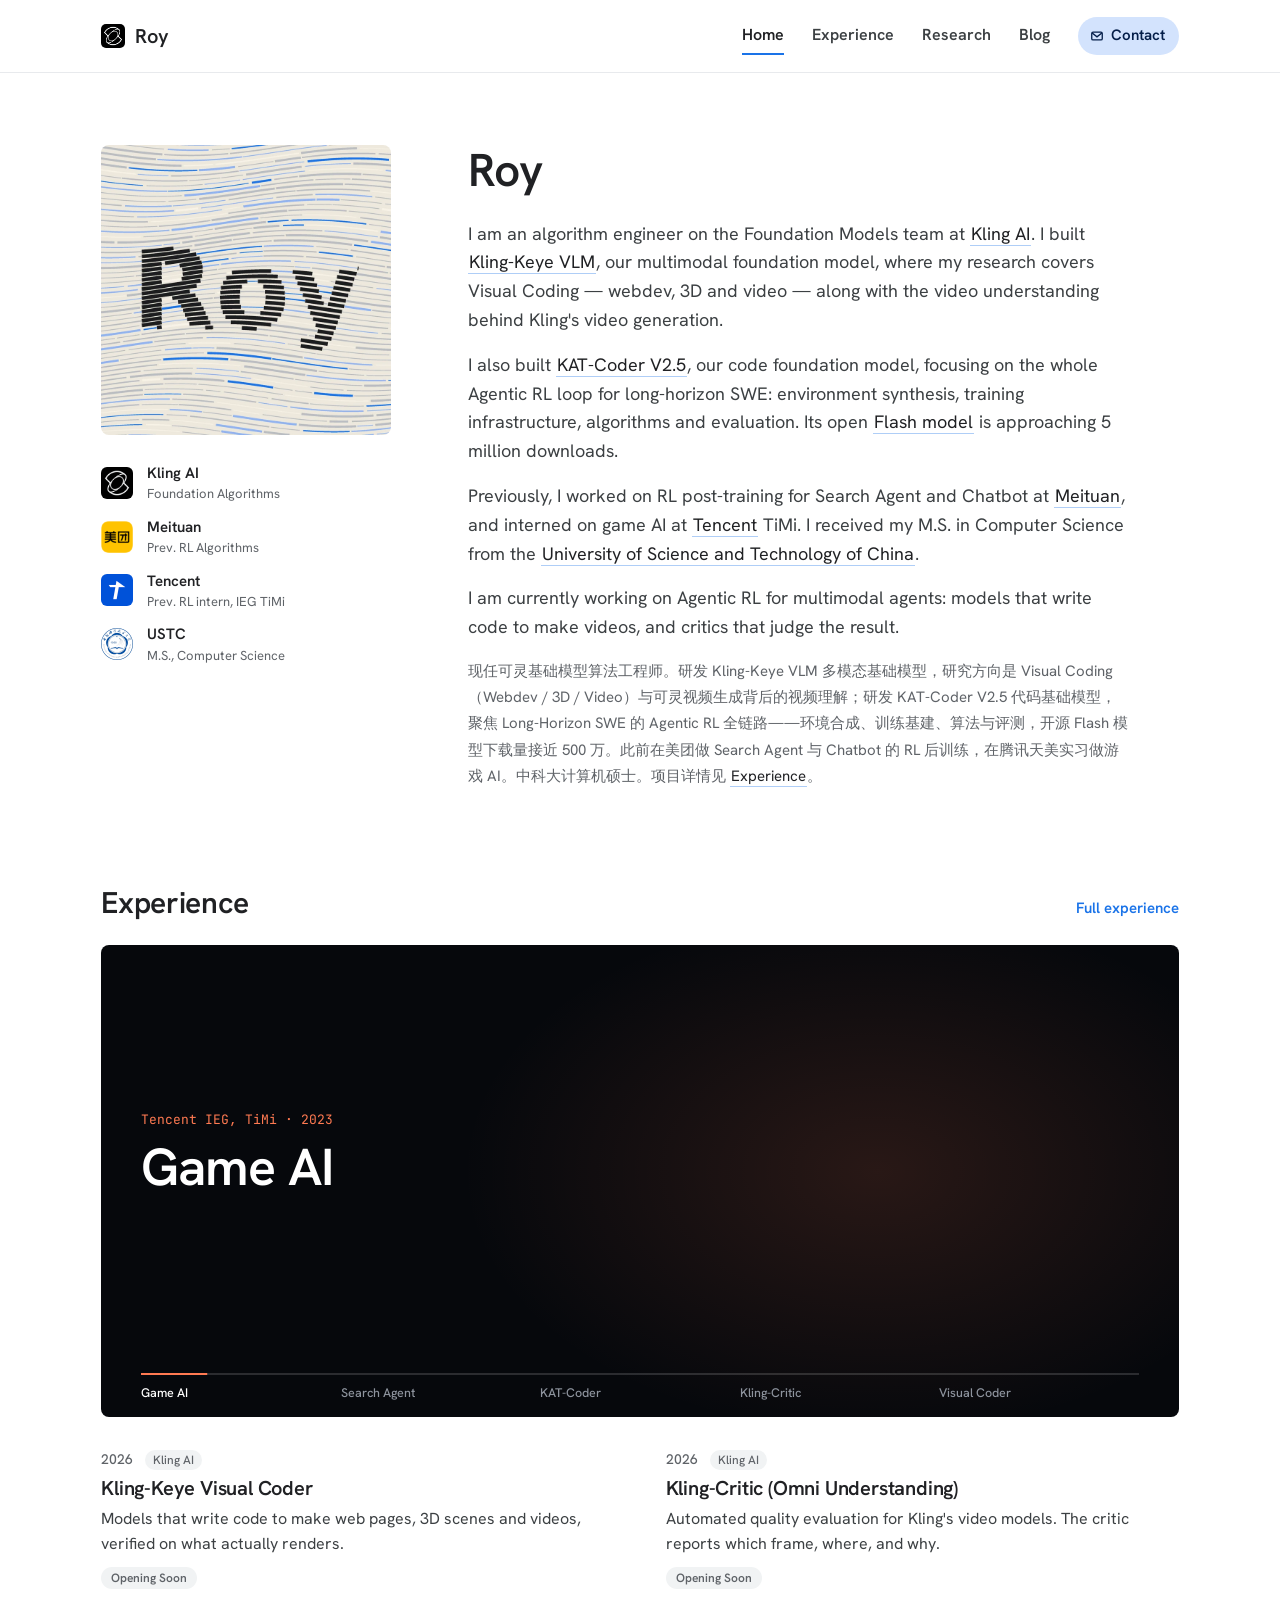
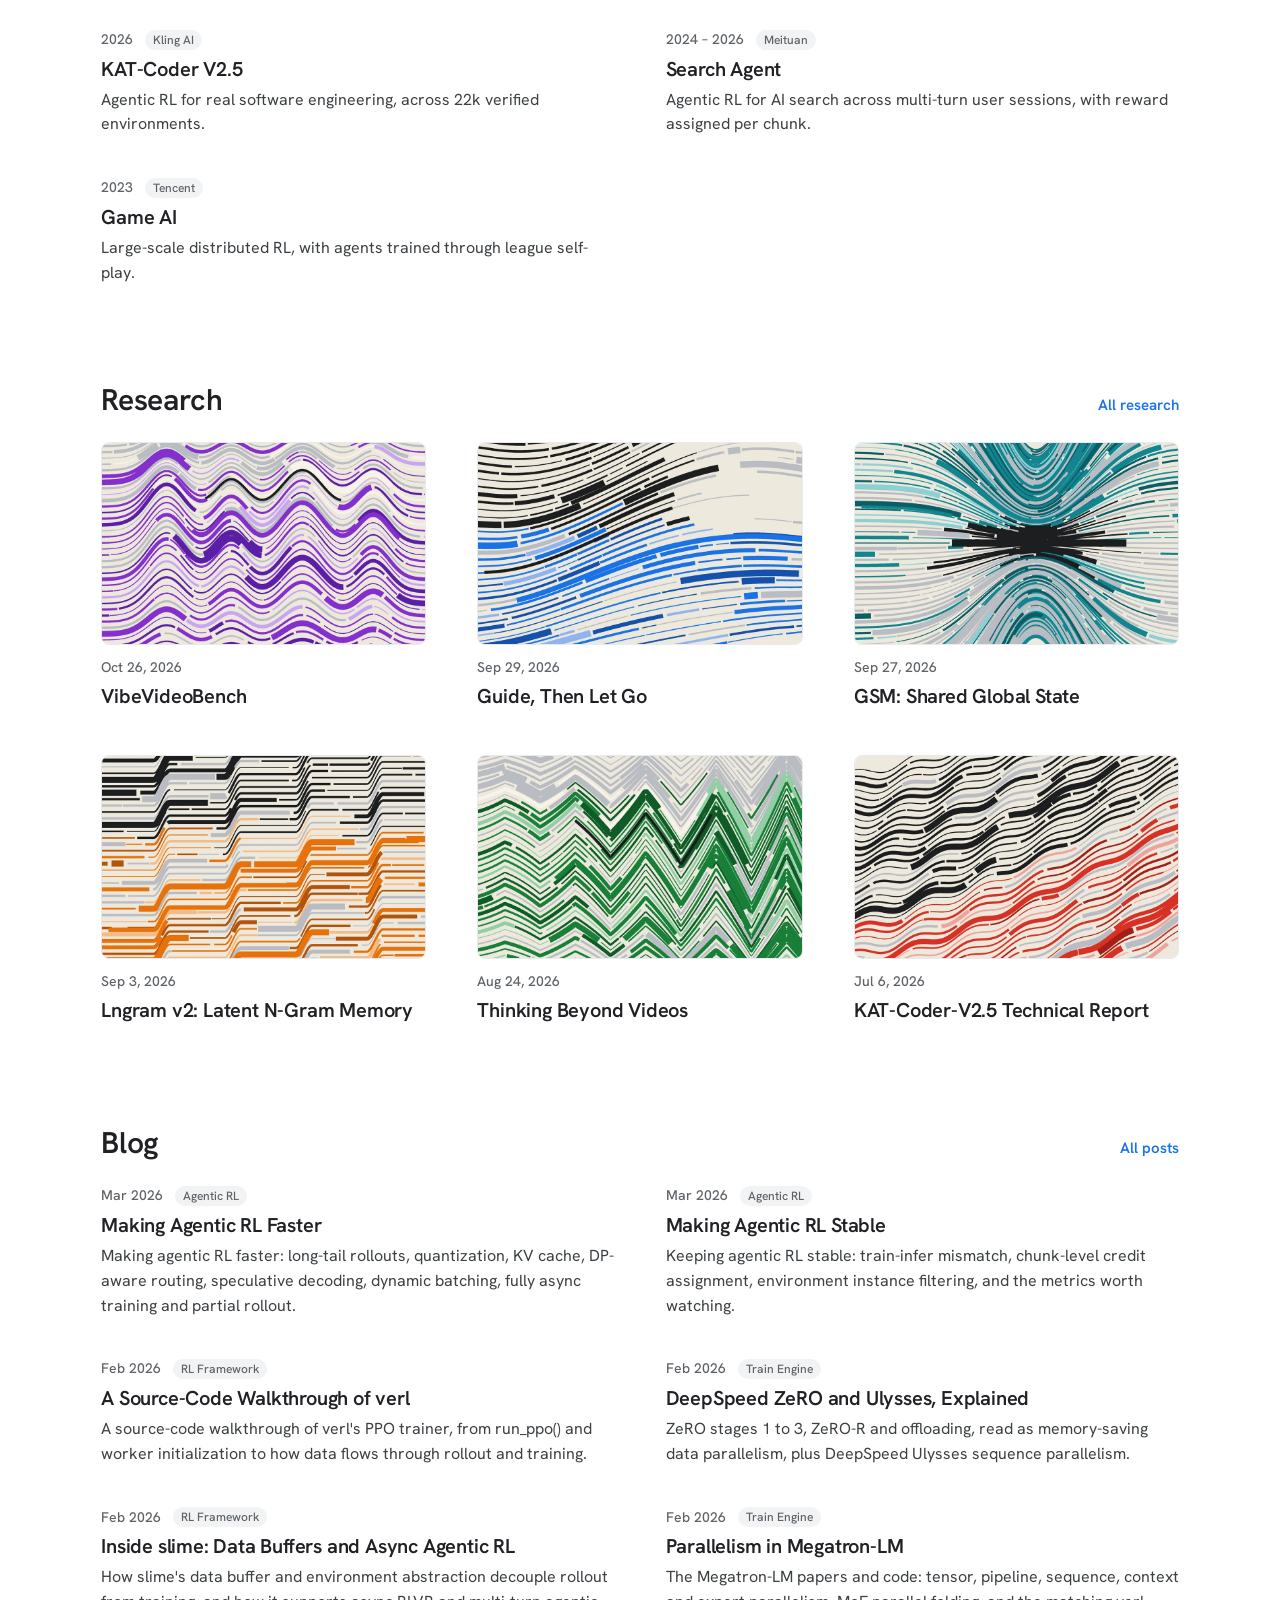
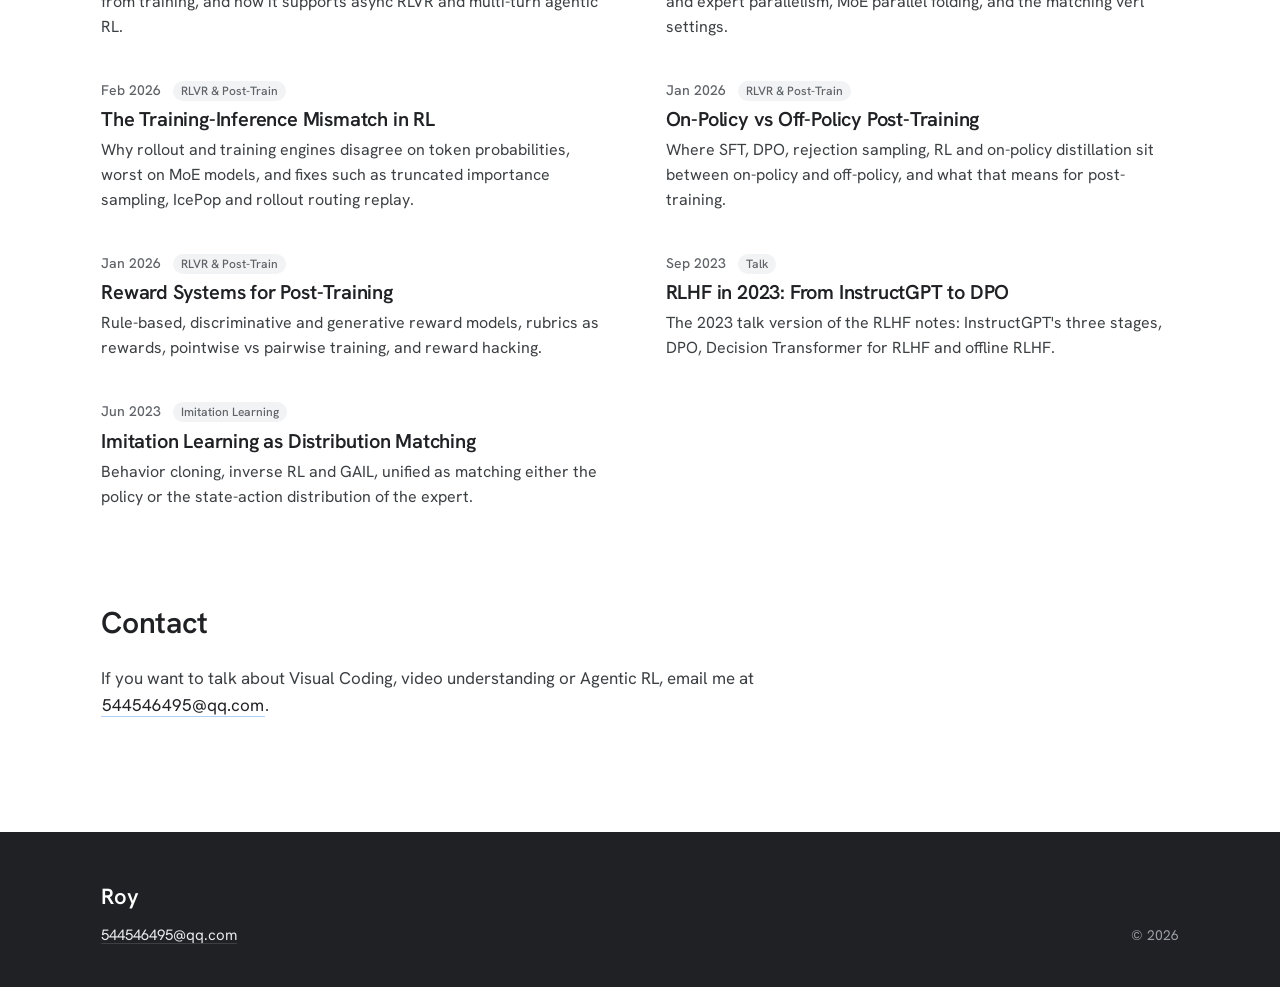
==== commit 0eb36000: "Drop the icon rows and correct the download count Removes the 4-icon dock under the name and the lin" ====
--- a/index.html
+++ b/index.html
@@ -7,7 +7,7 @@
 <meta name="description" content="Roy, algorithm engineer on the Foundation Models team at Kling AI, building Kling-Keye VLM and KAT-Coder V2.5.">
 <link rel="icon" href="assets/img/favicon.svg" type="image/svg+xml">
 <link rel="preload" href="assets/fonts/hanken-grotesk.woff2" as="font" type="font/woff2" crossorigin>
-<link rel="stylesheet" href="assets/css/site.css?v=5ba6da6b">
+<link rel="stylesheet" href="assets/css/site.css?v=2ad6f1b4">
 </head>
 <body data-active="home">
 
@@ -22,22 +22,16 @@
         <h1 class="hero-name">Roy</h1>
         <div class="hero-bio">
           <p>I am an algorithm engineer on the Foundation Models team at <a href="https://klingai.com/" target="_blank" rel="noopener">Kling AI</a>. I built <a href="https://huggingface.co/Kwai-Keye" target="_blank" rel="noopener">Kling-Keye VLM</a>, our multimodal foundation model, where my research covers Visual Coding — webdev, 3D and video — along with the video understanding behind Kling's video generation.</p>
-          <p>I also built <a href="https://huggingface.co/Kwaipilot" target="_blank" rel="noopener">KAT-Coder V2.5</a>, our code foundation model, focusing on the whole Agentic RL loop for long-horizon SWE: environment synthesis, training infrastructure, algorithms and evaluation. Its open <a href="https://huggingface.co/Kwaipilot/KAT-Coder-V2.5-Dev" target="_blank" rel="noopener">Flash model</a> has passed 5 million downloads.</p>
+          <p>I also built <a href="https://huggingface.co/Kwaipilot" target="_blank" rel="noopener">KAT-Coder V2.5</a>, our code foundation model, focusing on the whole Agentic RL loop for long-horizon SWE: environment synthesis, training infrastructure, algorithms and evaluation. Its open <a href="https://huggingface.co/Kwaipilot/KAT-Coder-V2.5-Dev" target="_blank" rel="noopener">Flash model</a> is approaching 5 million downloads.</p>
           <p>Previously, I worked on RL post-training for Search Agent and Chatbot at <a href="https://www.meituan.com/" target="_blank" rel="noopener">Meituan</a>, and interned on game AI at <a href="https://www.tencent.com/" target="_blank" rel="noopener">Tencent</a> TiMi. I received my M.S. in Computer Science from the <a href="https://www.ustc.edu.cn/" target="_blank" rel="noopener">University of Science and Technology of China</a>.</p>
           <p>I am currently working on Agentic RL for multimodal agents: models that write code to make videos, and critics that judge the result.</p>
-          <p class="zh" lang="zh-CN">现任可灵基础模型算法工程师。研发 Kling-Keye VLM 多模态基础模型，研究方向是 Visual Coding（Webdev / 3D / Video）与可灵视频生成背后的视频理解；研发 KAT-Coder V2.5 代码基础模型，聚焦 Long-Horizon SWE 的 Agentic RL 全链路——环境合成、训练基建、算法与评测，开源 Flash 模型下载量约 500 万。此前在美团做 Search Agent 与 Chatbot 的 RL 后训练，在腾讯天美实习做游戏 AI。中科大计算机硕士。项目详情见 <a href="experience.html">Experience</a>。</p>
+          <p class="zh" lang="zh-CN">现任可灵基础模型算法工程师。研发 Kling-Keye VLM 多模态基础模型，研究方向是 Visual Coding（Webdev / 3D / Video）与可灵视频生成背后的视频理解；研发 KAT-Coder V2.5 代码基础模型，聚焦 Long-Horizon SWE 的 Agentic RL 全链路——环境合成、训练基建、算法与评测，开源 Flash 模型下载量接近 500 万。此前在美团做 Search Agent 与 Chatbot 的 RL 后训练，在腾讯天美实习做游戏 AI。中科大计算机硕士。项目详情见 <a href="experience.html">Experience</a>。</p>
         </div>
       </div>
 
       <aside class="aside">
         <!-- 换照片：把 src 换成 assets/img/avatar.jpg -->
         <div class="avatar-frame"><img src="assets/img/avatar.webp" alt="Roy" width="800" height="800"></div>
-        <div class="dock">
-          <a href="mailto:544546495@qq.com" title="Email" aria-label="Email"><svg viewBox="0 0 16 16" fill="none" stroke="currentColor" stroke-width="1.4"><rect x="1.5" y="3" width="13" height="10" rx="1.5"/><path d="M2 4l6 5 6-5"/></svg></a>
-          <a href="https://github.com/roy5444546495" target="_blank" rel="noopener" title="GitHub" aria-label="GitHub"><svg viewBox="0 0 16 16" fill="currentColor"><path d="M8 0C3.58 0 0 3.58 0 8c0 3.54 2.29 6.53 5.47 7.59.4.07.55-.17.55-.38 0-.19-.01-.82-.01-1.49-2.01.37-2.53-.49-2.69-.94-.09-.23-.48-.94-.82-1.13-.28-.15-.68-.52-.01-.53.63-.01 1.08.58 1.23.82.72 1.21 1.87.87 2.33.66.07-.52.28-.87.51-1.07-1.78-.2-3.64-.89-3.64-3.95 0-.87.31-1.59.82-2.15-.08-.2-.36-1.02.08-2.12 0 0 .67-.21 2.2.82.64-.18 1.32-.27 2-.27s1.36.09 2 .27c1.53-1.04 2.2-.82 2.2-.82.44 1.1.16 1.92.08 2.12.51.56.82 1.27.82 2.15 0 3.07-1.87 3.75-3.65 3.95.29.25.54.73.54 1.48 0 1.07-.01 1.93-.01 2.2 0 .21.15.46.55.38A8.01 8.01 0 0 0 16 8c0-4.42-3.58-8-8-8z"/></svg></a>
-          <a href="https://dblp.org/pid/97/2500.html" target="_blank" rel="noopener" title="DBLP">DBLP</a>
-          <a href="https://openreview.net/profile?id=~Hongyi_Fu2" target="_blank" rel="noopener" title="OpenReview">OR</a>
-        </div>
         <ul class="hero-aff">
           <li><img src="assets/img/logos/kling.png" alt=""><span><b>Kling AI</b>Foundation Algorithms</span></li>
           <li><img src="assets/img/logos/meituan.png" alt=""><span><b>Meituan</b>Prev. RL Algorithms</span></li>
@@ -213,13 +207,7 @@
 <section class="journal" id="contact">
   <div class="page">
     <div class="sec-head"><h2 class="sec-title">Contact</h2></div>
-    <p class="prose">If you want to talk about Agentic RL, training infrastructure or video agents, email me at <a href="mailto:544546495@qq.com">544546495@qq.com</a>.</p>
-    <p class="link-row">
-      <a href="mailto:544546495@qq.com">Email</a>
-      <a href="https://github.com/roy5444546495" target="_blank" rel="noopener">GitHub</a>
-      <a href="https://dblp.org/pid/97/2500.html" target="_blank" rel="noopener">DBLP</a>
-      <a href="https://openreview.net/profile?id=~Hongyi_Fu2" target="_blank" rel="noopener">OpenReview</a>
-    </p>
+    <p class="prose">If you want to talk about Visual Coding, video understanding or Agentic RL, email me at <a href="mailto:544546495@qq.com">544546495@qq.com</a>.</p>
   </div>
 </section>
 
--- a/assets/css/site.css
+++ b/assets/css/site.css
@@ -86,10 +86,6 @@
 
 .avatar-frame { width: 100%; aspect-ratio: 1; overflow: hidden; border-radius: 8px; background: var(--paper-2); }
 .avatar-frame img { width: 100%; height: 100%; object-fit: cover; }
-.dock { display: grid; grid-template-columns: repeat(4, minmax(0, 1fr)); gap: 2px; margin-top: 14px; }
-.dock a { display: inline-flex; align-items: center; justify-content: center; height: 40px; border-radius: 8px; color: var(--ink-3); font-size: 13px; font-weight: 700; transition: color .15s, background .15s; }
-.dock a:hover { color: var(--ink); background: var(--paper-3); }
-.dock svg { width: 17px; height: 17px; }
 .hero-aff { display: grid; gap: 14px; padding-top: 28px; }
 .hero-aff li { display: flex; align-items: center; gap: 14px; }
 .hero-aff img { flex: none; width: 32px; height: 32px; object-fit: contain; border-radius: 6px; }
@@ -171,8 +167,6 @@
 .prose { max-width: 700px; color: var(--ink-2); line-height: 1.6; font-size: 17px; }
 .prose a { padding: 0 1px; border-bottom: 1px solid var(--link-line); color: var(--ink); }
 .prose a:hover { color: var(--accent); border-bottom-color: var(--accent); }
-.link-row { display: flex; flex-wrap: wrap; gap: 8px 20px; margin-top: 16px; color: var(--accent); font-size: 15px; font-weight: 600; }
-.link-row a:hover { color: var(--accent-hover); text-decoration: underline; text-underline-offset: 3px; }
 
 
 /* ---- Footer ---- */
@@ -270,11 +264,10 @@
 }
 
 @media (max-width: 860px) {
-  .hero-grid { grid-template-columns: auto minmax(0, 1fr); grid-template-areas: "avatar name" "dock dock" "bio bio"; column-gap: clamp(18px, 5vw, 28px); row-gap: 0; align-items: center; }
+  .hero-grid { grid-template-columns: auto minmax(0, 1fr); grid-template-areas: "avatar name" "bio bio"; column-gap: clamp(18px, 5vw, 28px); row-gap: 0; align-items: center; }
   .hero-grid > div:first-child, .hero-grid > .aside { display: contents; }
   .avatar-frame { grid-area: avatar; width: clamp(88px, 24vw, 128px); }
   .hero-name { grid-area: name; margin: 0; }
-  .dock { grid-area: dock; margin-top: 20px; }
   .hero-bio { grid-area: bio; margin-top: 20px; font-size: 17px; }
   .hero-aff { display: none; }
 
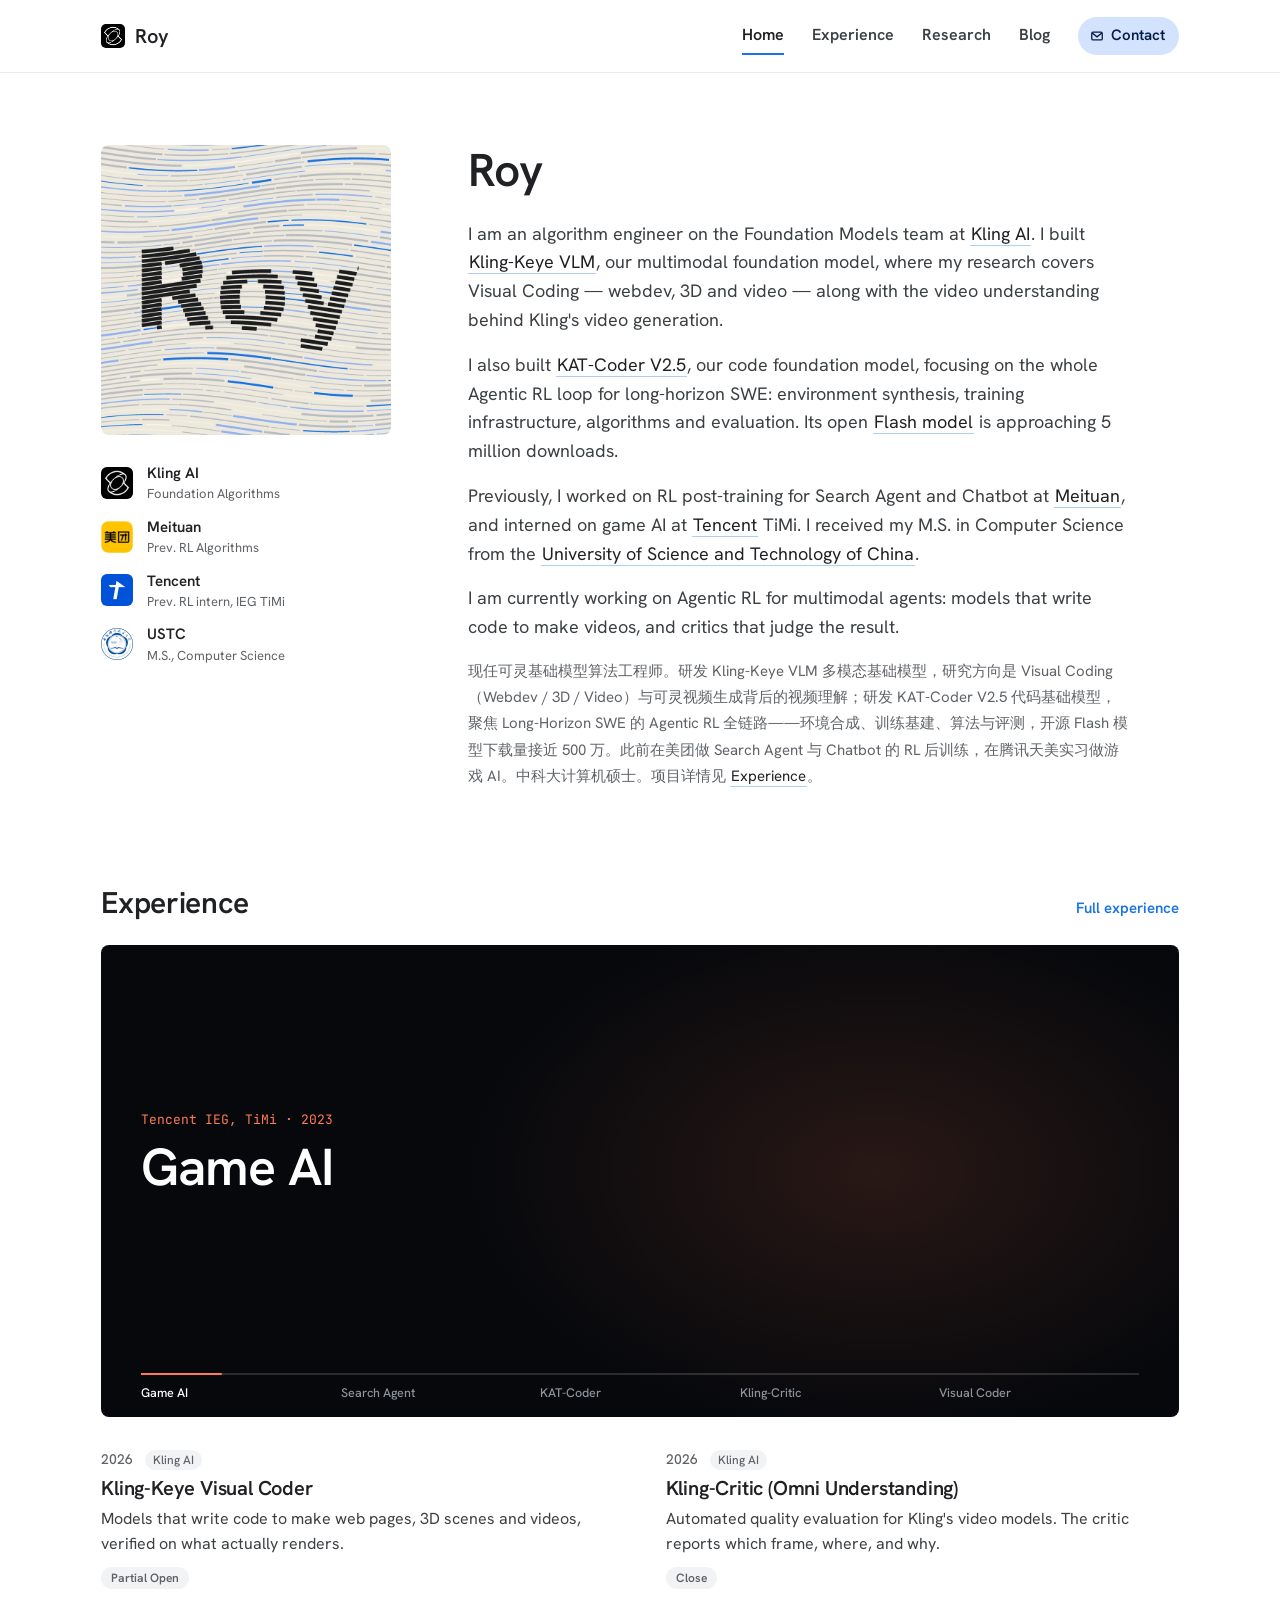
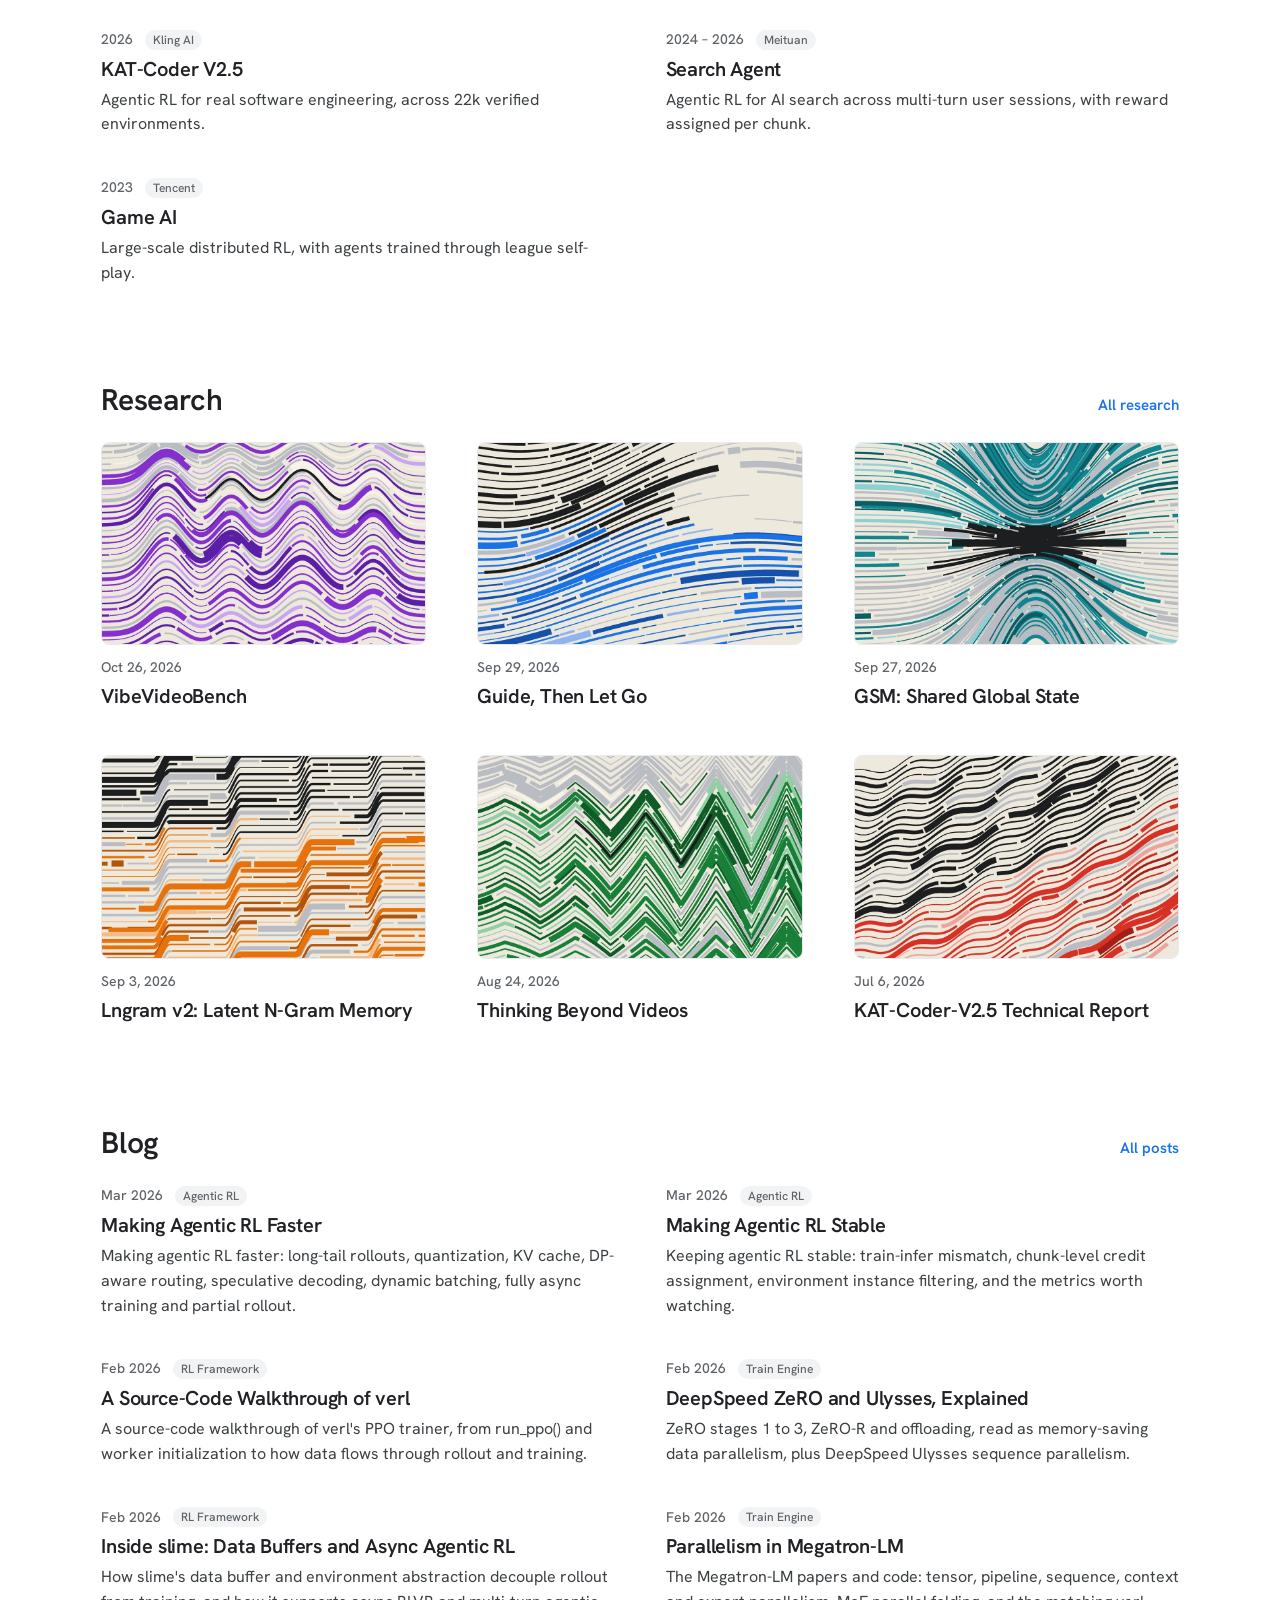
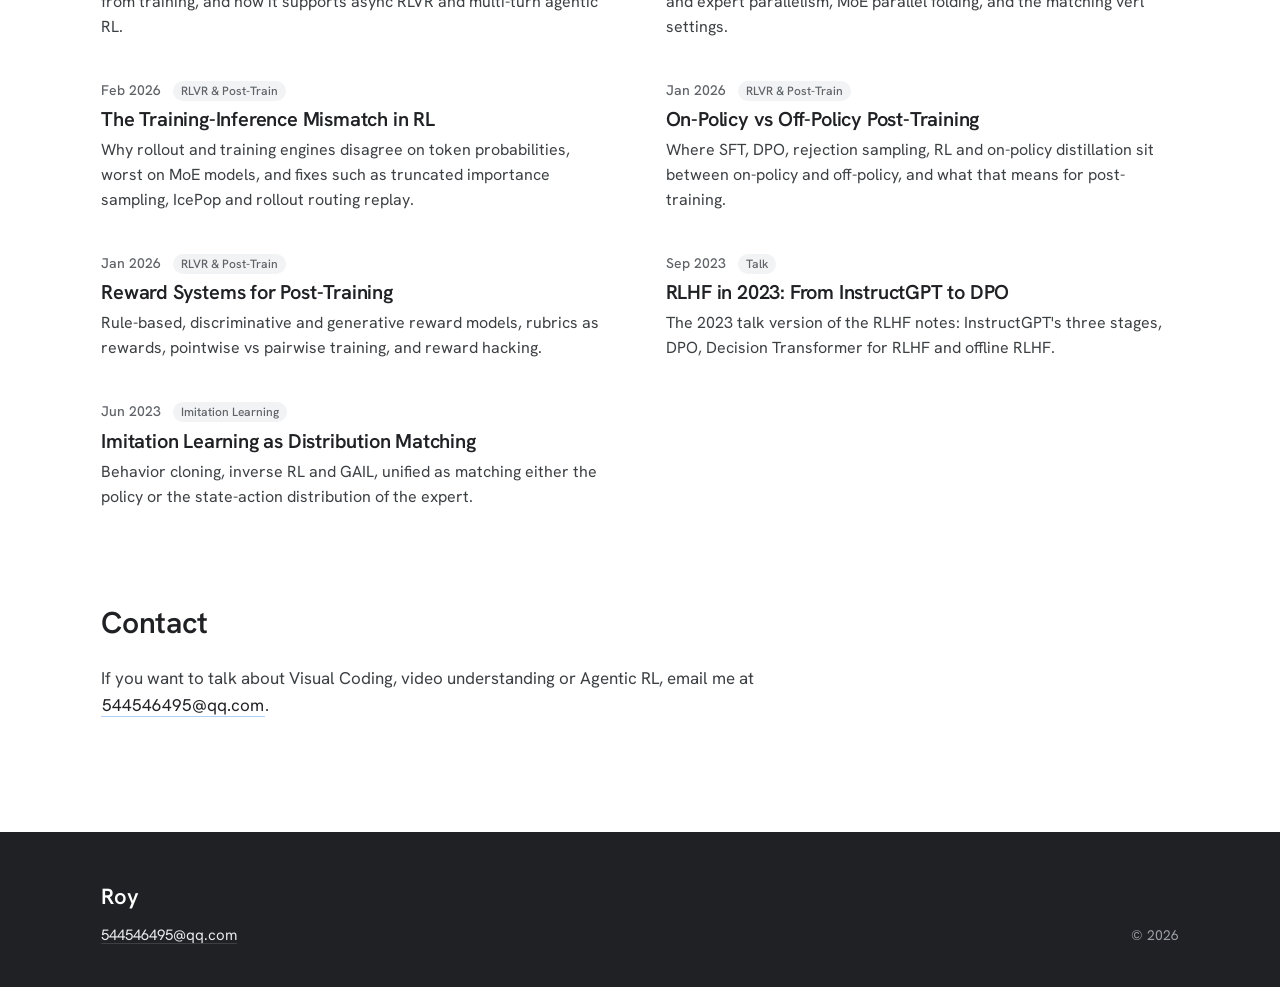
==== commit 865dad87: "Visual Coder card: link to blog, Partial Open; Kling-Critic: Close" ====
--- a/index.html
+++ b/index.html
@@ -66,15 +66,15 @@
     <div class="post-grid" style="margin-top:32px">
       <article class="post-card">
         <div class="post-meta"><span>2026</span><span class="tag">Kling AI</span></div>
-        <h3 class="post-title">Kling-Keye Visual Coder</h3>
+        <h3 class="post-title"><a href="https://royfu-rl.github.io/visual-coding/" target="_blank" rel="noopener">Kling-Keye Visual Coder</a></h3>
         <p class="post-desc">Models that write code to make web pages, 3D scenes and videos, verified on what actually renders.</p>
-        <span class="soon">Opening Soon</span>
+        <span class="soon">Partial Open</span>
       </article>
       <article class="post-card">
         <div class="post-meta"><span>2026</span><span class="tag">Kling AI</span></div>
         <h3 class="post-title">Kling-Critic (Omni Understanding)</h3>
         <p class="post-desc">Automated quality evaluation for Kling's video models. The critic reports which frame, where, and why.</p>
-        <span class="soon">Opening Soon</span>
+        <span class="soon">Close</span>
       </article>
       <article class="post-card">
         <div class="post-meta"><span>2026</span><span class="tag">Kling AI</span></div>
